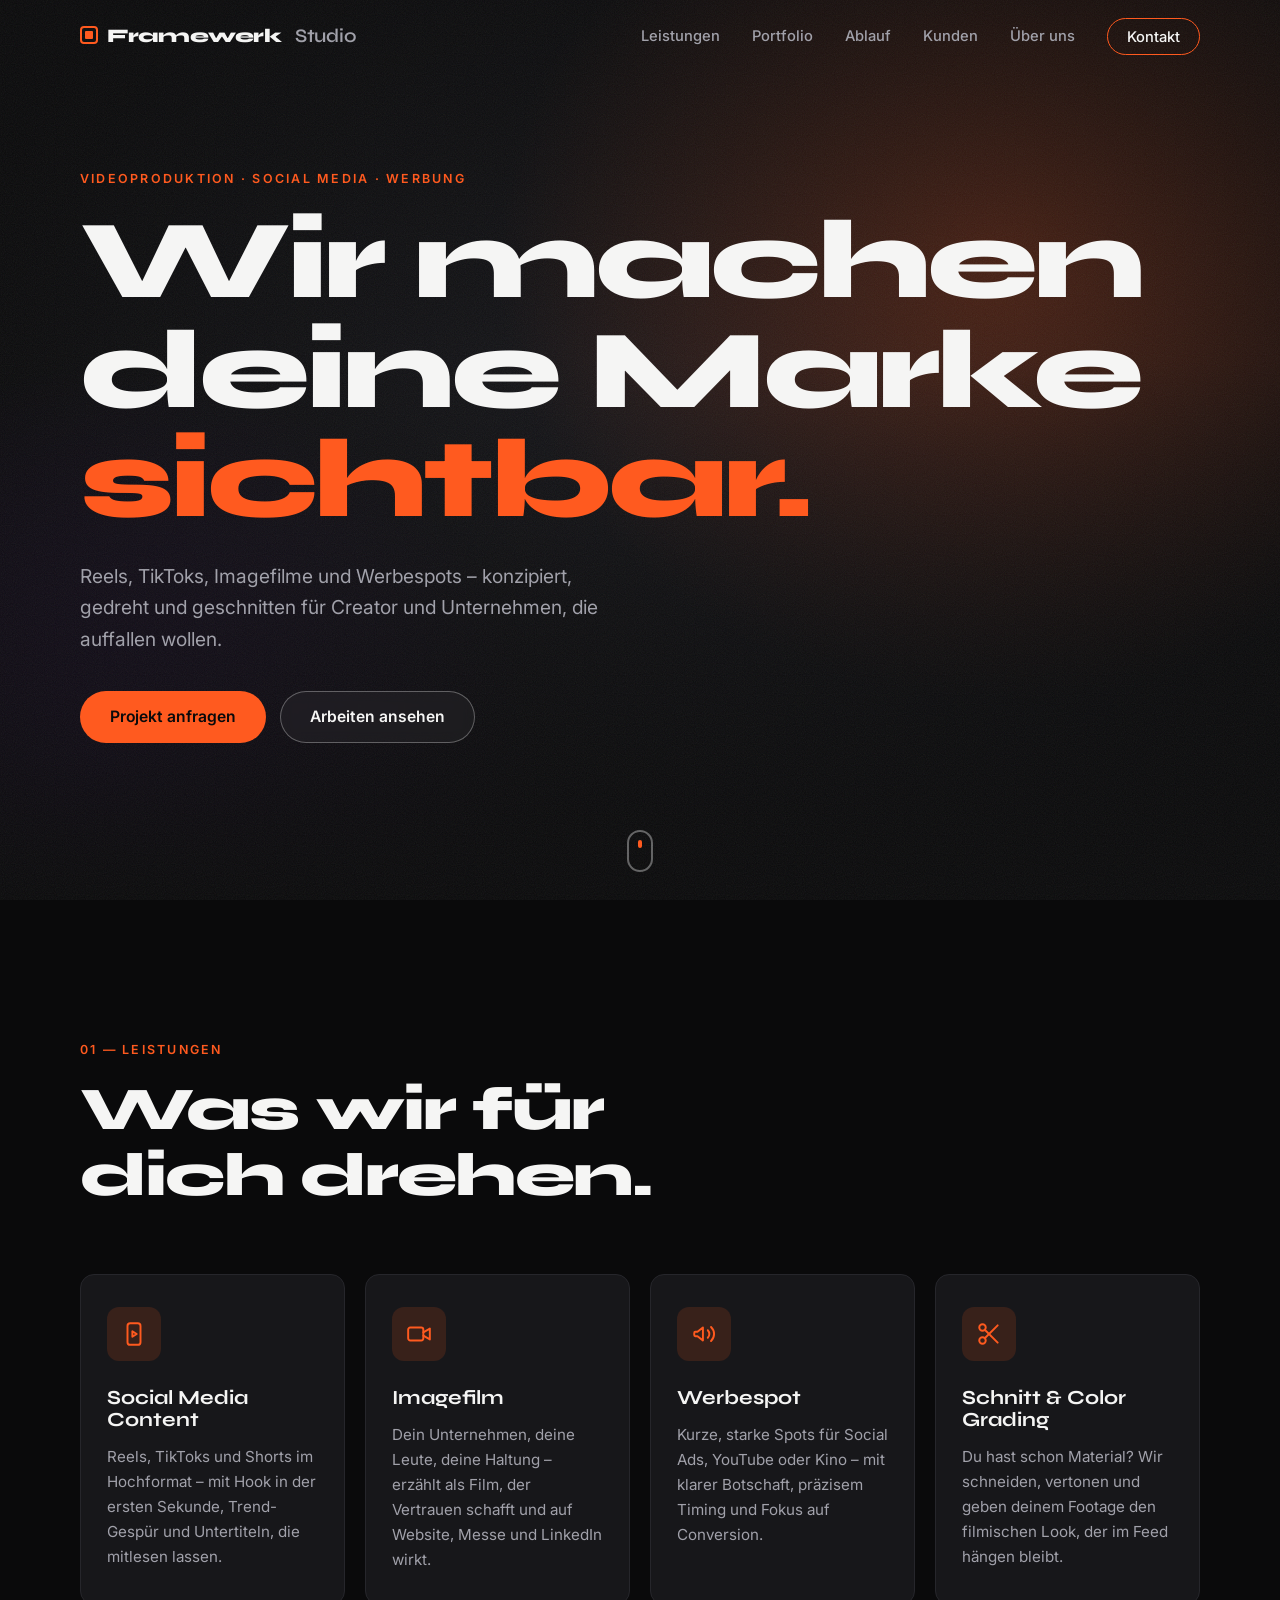
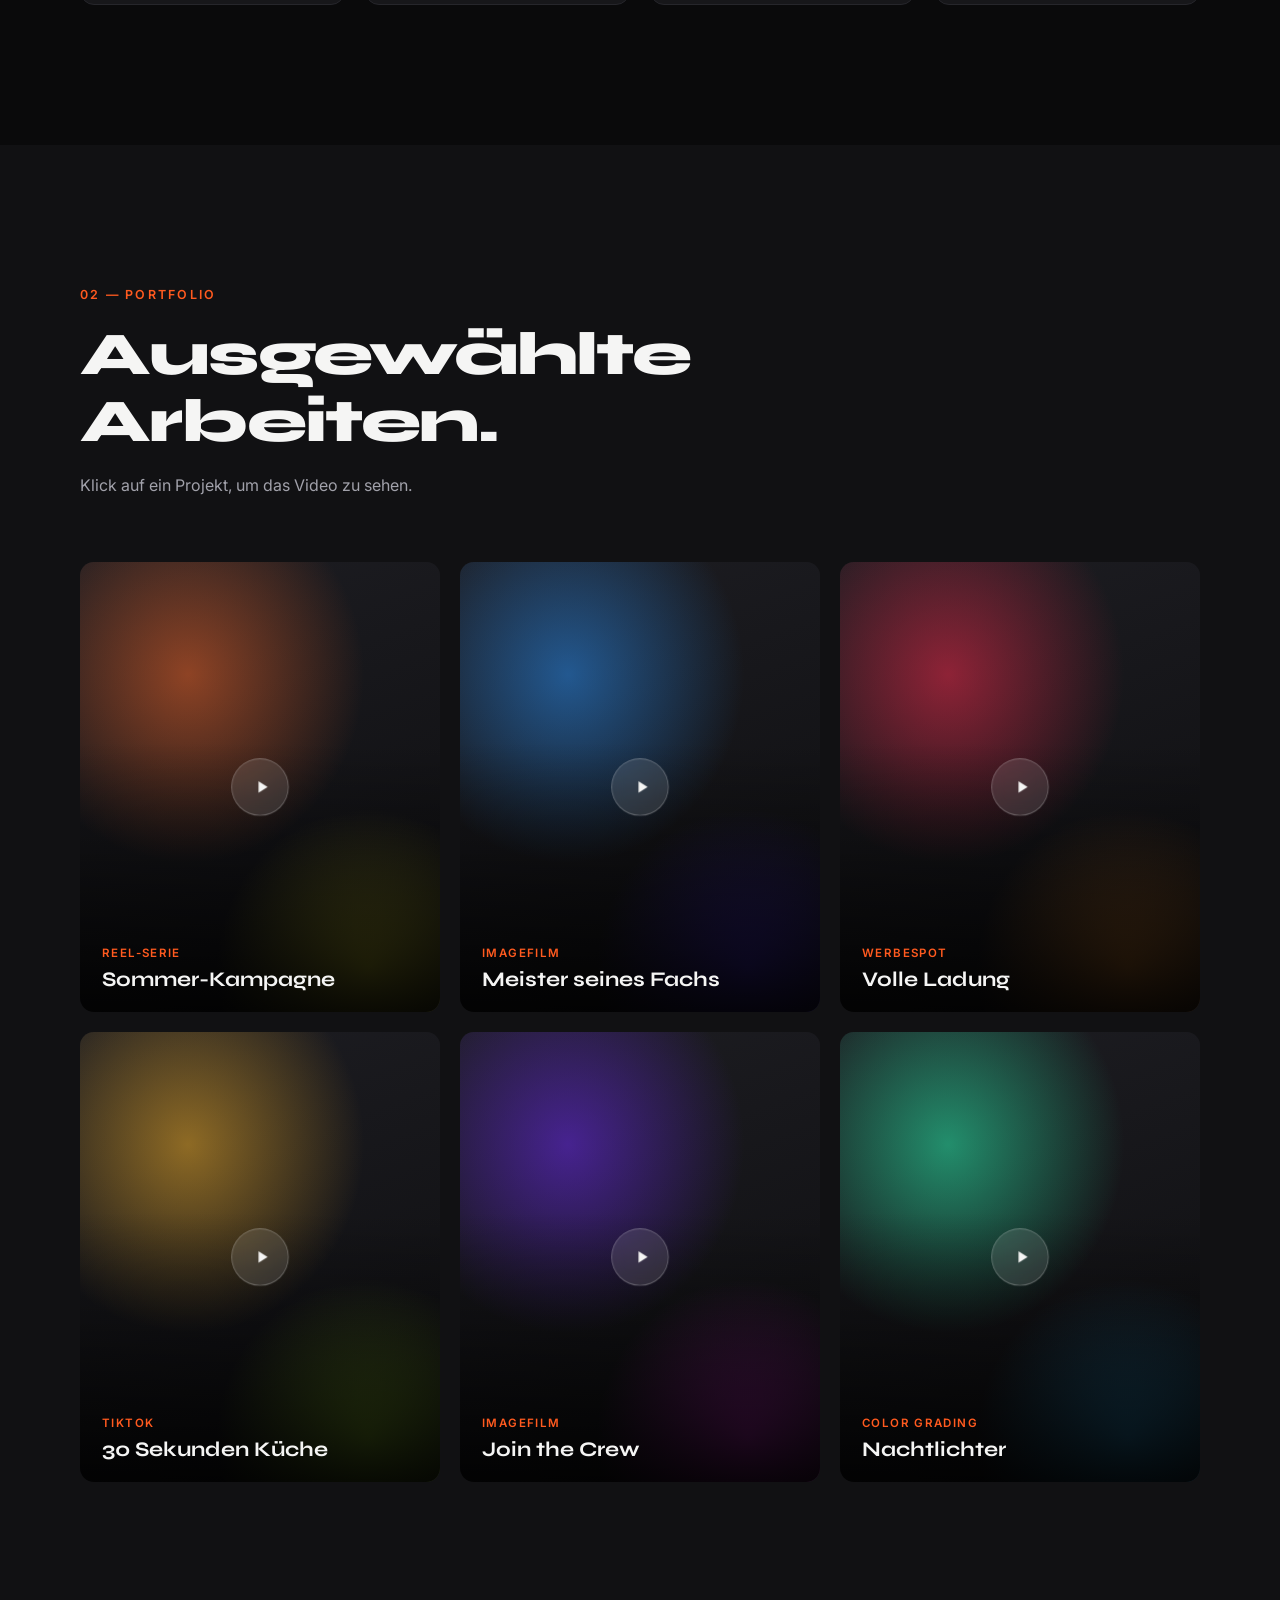
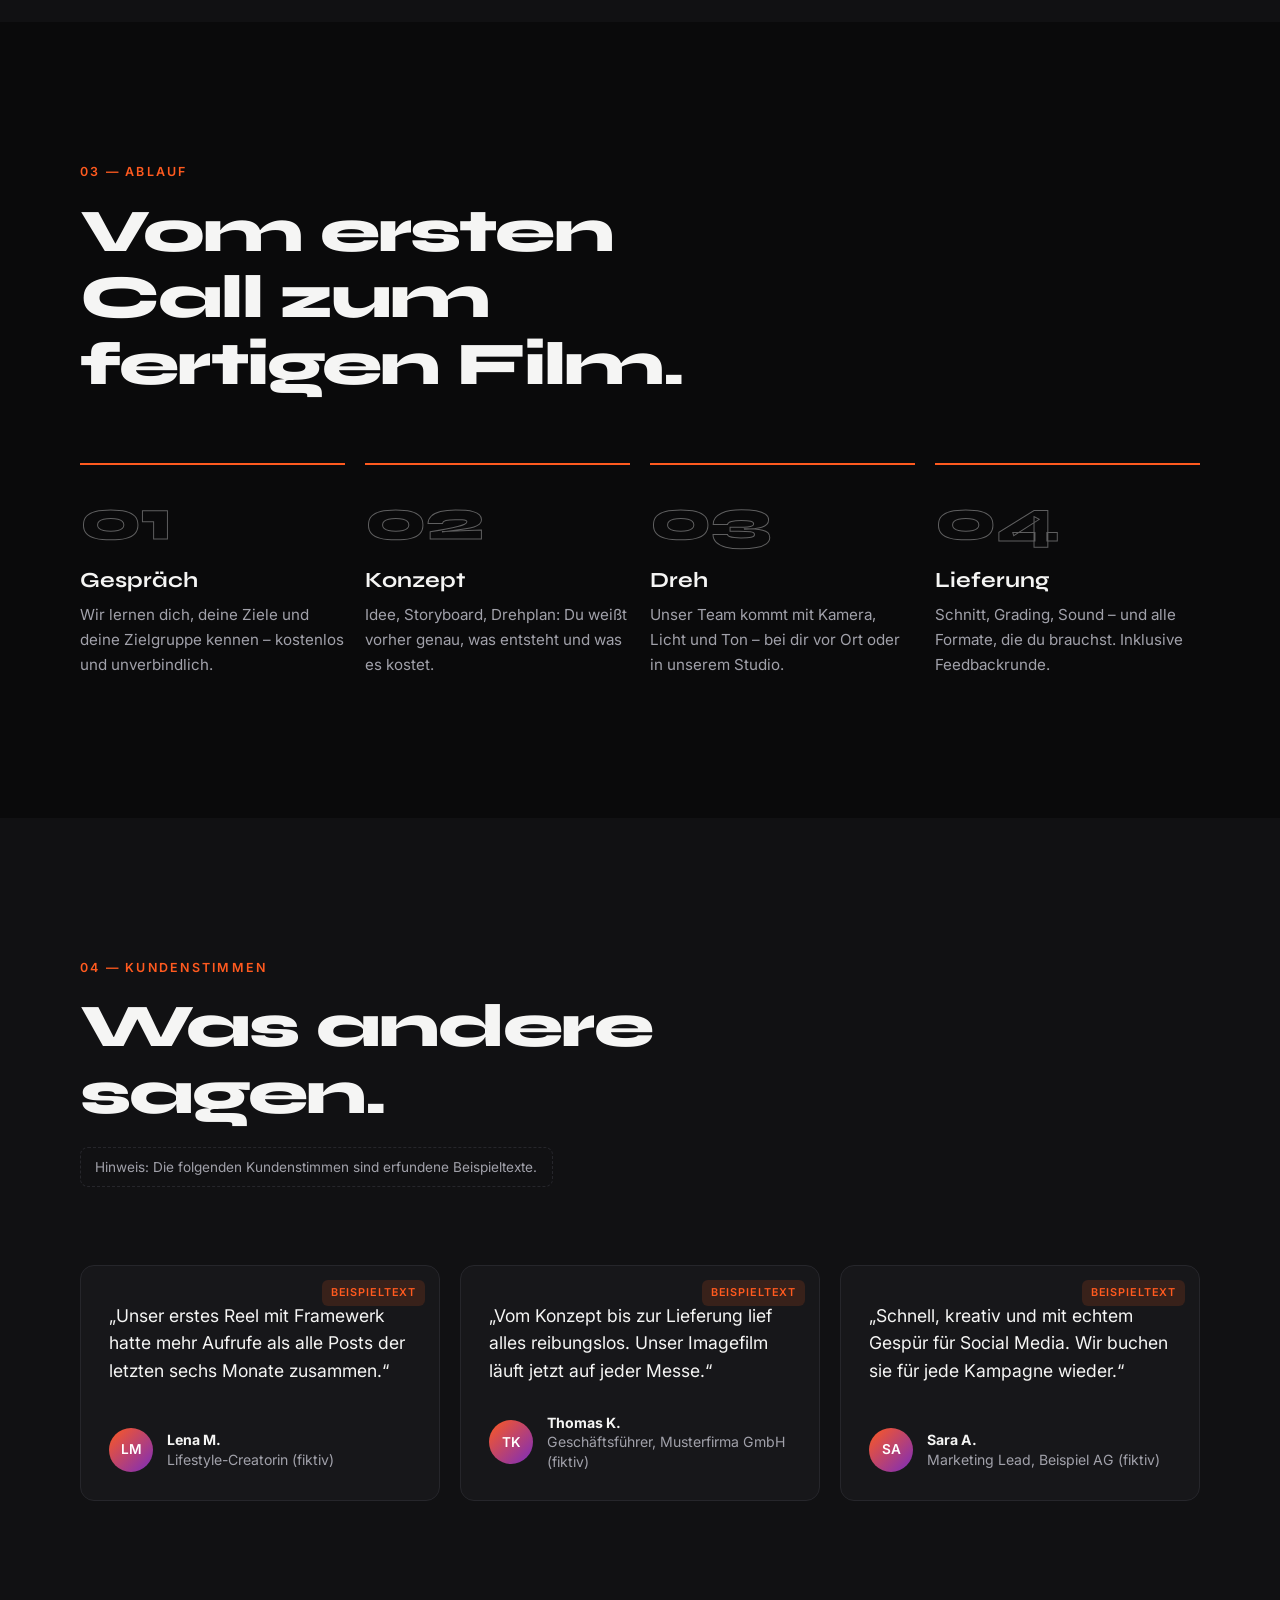
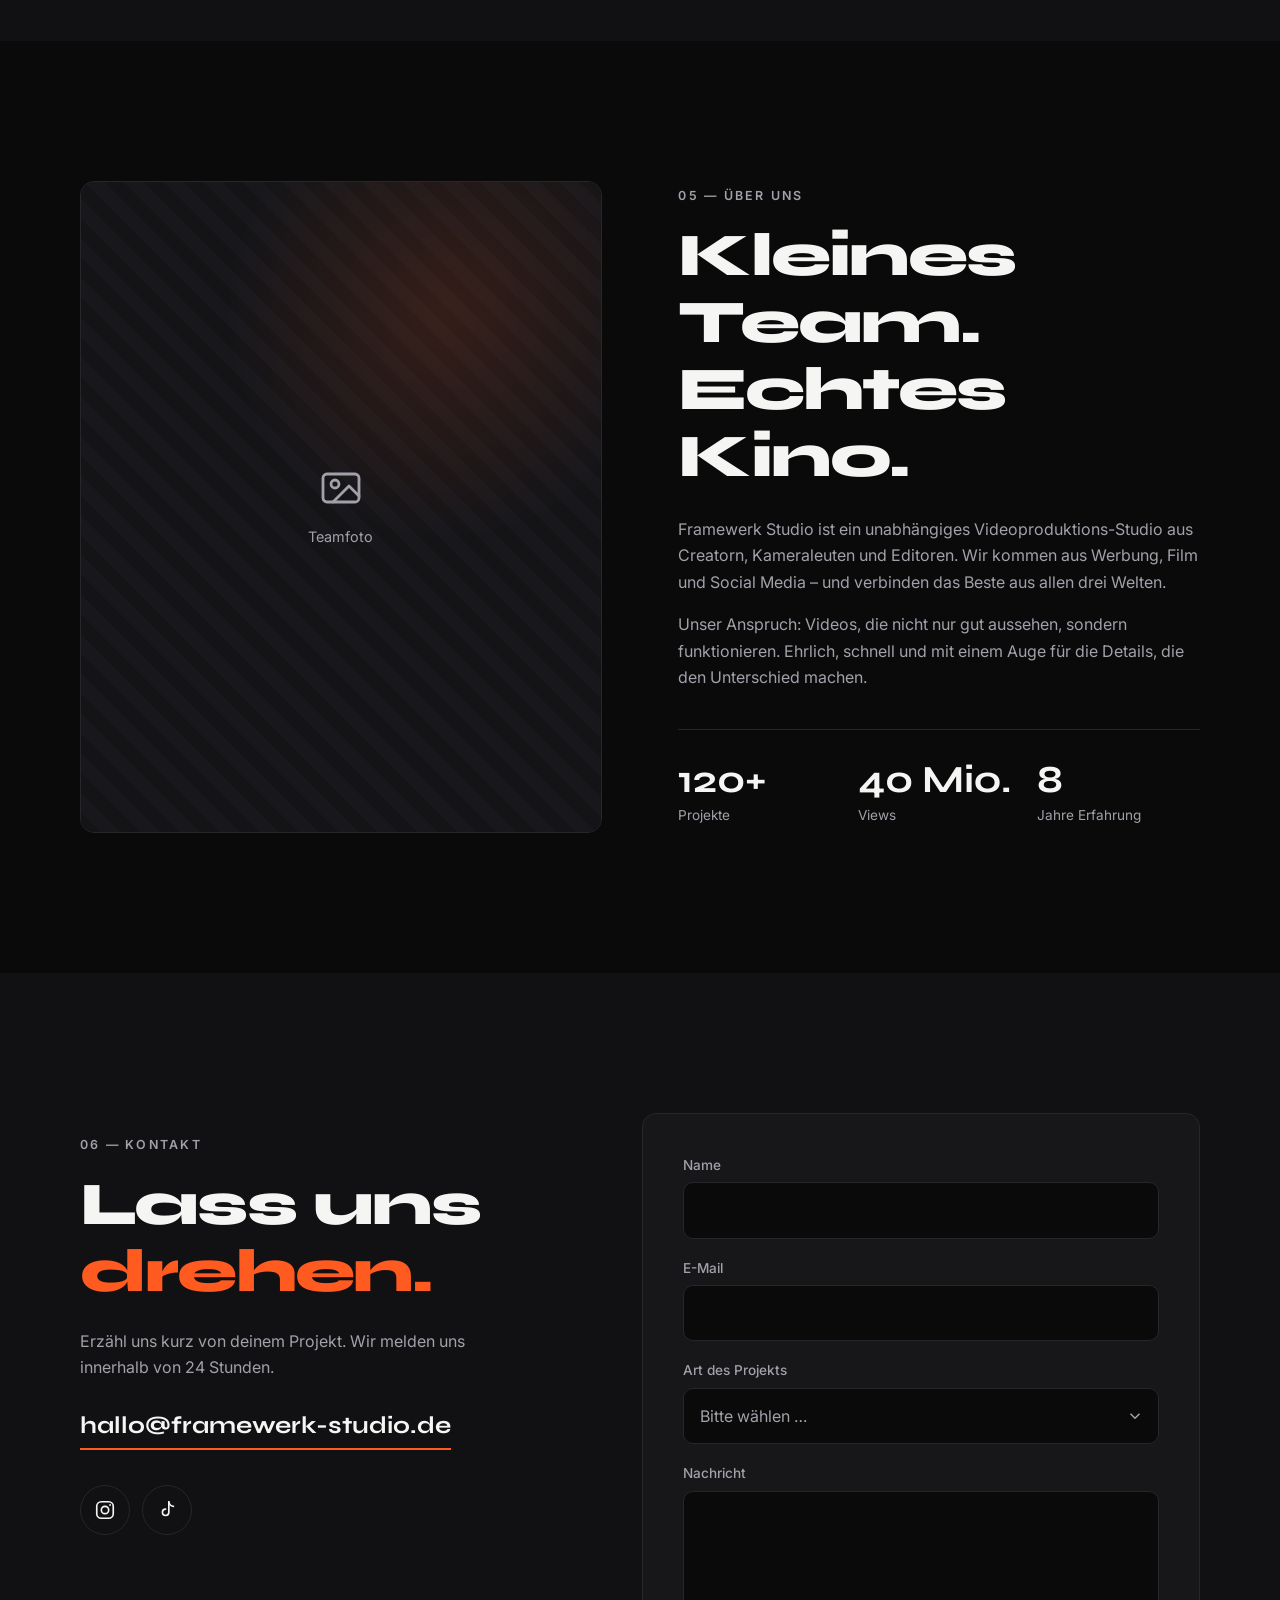
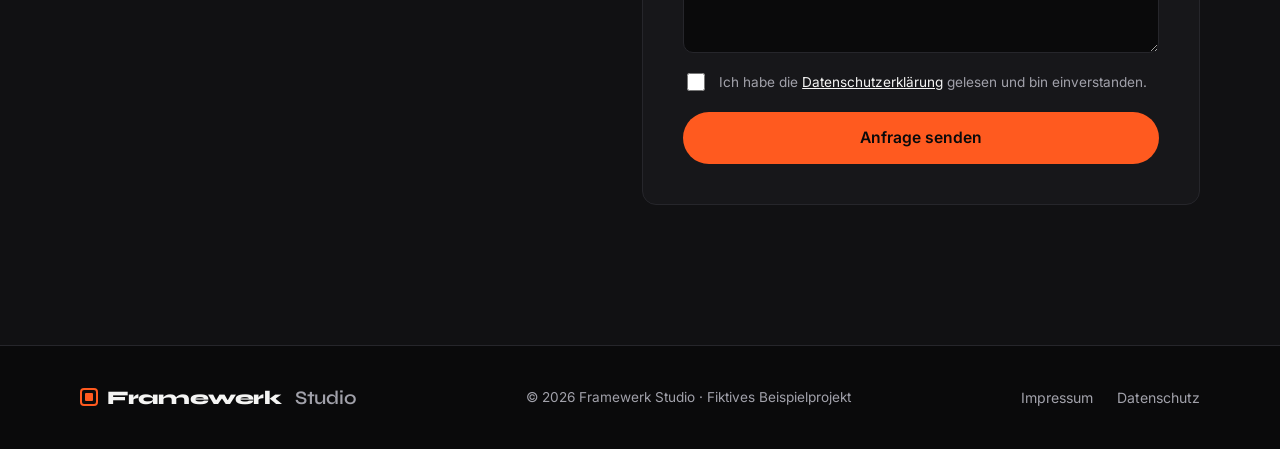
==== index.html @ 297f2112 "Add Framewerk Studio one-page website Dark, cinematic one-page site with hero video placeholder, ser" ====
<!DOCTYPE html>
<html lang="de" class="no-js">
<head>
  <meta charset="UTF-8">
  <meta name="viewport" content="width=device-width, initial-scale=1.0">
  <title>Framewerk Studio – Videoproduktion für Marken & Creator</title>
  <meta name="description" content="Framewerk Studio produziert Reels, TikToks, Imagefilme und Werbespots für Influencer und Unternehmen.">
  <meta name="theme-color" content="#0a0a0b">

  <link rel="preconnect" href="https://fonts.googleapis.com">
  <link rel="preconnect" href="https://fonts.gstatic.com" crossorigin>
  <link href="https://fonts.googleapis.com/css2?family=Inter:wght@400;500;600&family=Syne:wght@600;700;800&display=swap" rel="stylesheet">

  <link rel="stylesheet" href="css/style.css">
</head>
<body>

  <!-- ============ NAVIGATION ============ -->
  <header class="site-header" id="top">
    <nav class="nav container" aria-label="Hauptnavigation">
      <a href="#hero" class="logo" aria-label="Framewerk Studio – zum Seitenanfang">
        <span class="logo-mark" aria-hidden="true"></span>
        Framewerk<span class="logo-light">Studio</span>
      </a>

      <button class="nav-toggle" aria-expanded="false" aria-controls="nav-menu" aria-label="Menü öffnen">
        <span></span><span></span>
      </button>

      <ul class="nav-menu" id="nav-menu">
        <li><a href="#leistungen">Leistungen</a></li>
        <li><a href="#portfolio">Portfolio</a></li>
        <li><a href="#ablauf">Ablauf</a></li>
        <li><a href="#stimmen">Kunden</a></li>
        <li><a href="#about">Über uns</a></li>
        <li><a href="#kontakt" class="nav-cta">Kontakt</a></li>
      </ul>
    </nav>
  </header>

  <main>

    <!-- ============ 1. HERO ============ -->
    <section class="hero" id="hero">
      <div class="hero-media" aria-hidden="true">
        <!-- Eigenes Video: Datei unter assets/videos/hero.mp4 ablegen -->
        <video class="hero-video" autoplay muted loop playsinline preload="metadata">
          <source src="assets/videos/hero.mp4" type="video/mp4">
        </video>
        <div class="hero-placeholder"></div>
        <div class="hero-overlay"></div>
        <div class="grain"></div>
      </div>

      <div class="hero-content container">
        <p class="eyebrow reveal">Videoproduktion · Social Media · Werbung</p>
        <h1 class="hero-title reveal">
          Wir machen deine Marke <span class="accent">sichtbar.</span>
        </h1>
        <p class="hero-sub reveal">
          Reels, TikToks, Imagefilme und Werbespots – konzipiert, gedreht und geschnitten
          für Creator und Unternehmen, die auffallen wollen.
        </p>
        <div class="hero-actions reveal">
          <a href="#kontakt" class="btn btn-primary">Projekt anfragen</a>
          <a href="#portfolio" class="btn btn-ghost">Arbeiten ansehen</a>
        </div>
      </div>

      <a href="#leistungen" class="scroll-hint" aria-label="Nach unten scrollen">
        <span></span>
      </a>
    </section>

    <!-- ============ 2. LEISTUNGEN ============ -->
    <section class="section" id="leistungen">
      <div class="container">
        <div class="section-head reveal">
          <p class="eyebrow">01 — Leistungen</p>
          <h2 class="section-title">Was wir für dich drehen.</h2>
        </div>

        <div class="cards">
          <article class="card reveal">
            <div class="card-icon" aria-hidden="true">
              <svg viewBox="0 0 24 24"><rect x="6" y="2" width="12" height="20" rx="2.5"/><path d="M10.5 9.5v5l4-2.5z"/></svg>
            </div>
            <h3>Social Media Content</h3>
            <p>Reels, TikToks und Shorts im Hochformat – mit Hook in der ersten Sekunde, Trend-Gespür und Untertiteln, die mitlesen lassen.</p>
          </article>

          <article class="card reveal">
            <div class="card-icon" aria-hidden="true">
              <svg viewBox="0 0 24 24"><rect x="2" y="6" width="14" height="12" rx="2"/><path d="M16 10.5 22 7v10l-6-3.5"/></svg>
            </div>
            <h3>Imagefilm</h3>
            <p>Dein Unternehmen, deine Leute, deine Haltung – erzählt als Film, der Vertrauen schafft und auf Website, Messe und LinkedIn wirkt.</p>
          </article>

          <article class="card reveal">
            <div class="card-icon" aria-hidden="true">
              <svg viewBox="0 0 24 24"><path d="M3 11v2a1 1 0 0 0 1 1h2l5 4V6L6 10H4a1 1 0 0 0-1 1z"/><path d="M15.5 8.5a5 5 0 0 1 0 7M18.5 5.5a9 9 0 0 1 0 13"/></svg>
            </div>
            <h3>Werbespot</h3>
            <p>Kurze, starke Spots für Social Ads, YouTube oder Kino – mit klarer Botschaft, präzisem Timing und Fokus auf Conversion.</p>
          </article>

          <article class="card reveal">
            <div class="card-icon" aria-hidden="true">
              <svg viewBox="0 0 24 24"><circle cx="6" cy="6" r="3"/><circle cx="6" cy="18" r="3"/><path d="M8.1 8.1 20 20M8.1 15.9 20 4"/></svg>
            </div>
            <h3>Schnitt &amp; Color Grading</h3>
            <p>Du hast schon Material? Wir schneiden, vertonen und geben deinem Footage den filmischen Look, der im Feed hängen bleibt.</p>
          </article>
        </div>
      </div>
    </section>

    <!-- ============ 3. PORTFOLIO ============ -->
    <section class="section section-alt" id="portfolio">
      <div class="container">
        <div class="section-head reveal">
          <p class="eyebrow">02 — Portfolio</p>
          <h2 class="section-title">Ausgewählte Arbeiten.</h2>
          <p class="section-lead">Klick auf ein Projekt, um das Video zu sehen.</p>
        </div>

        <!--
          Jedes Projekt:
            data-video  = Pfad zu .mp4 (z. B. assets/videos/projekt-1.mp4)
                          ODER YouTube-/Vimeo-Link. Leer lassen = Platzhalter im Popup.
            data-title  = Titel im Popup
          Vorschaubild: <img> in .work-thumb einfügen (siehe README).
        -->
        <div class="work-grid">
          <button class="work reveal" data-video="" data-title="Sommer-Kampagne – Fashion Label">
            <div class="work-thumb" style="--hue: 18"></div>
            <div class="work-play" aria-hidden="true"><svg viewBox="0 0 24 24"><path d="M8 5v14l11-7z"/></svg></div>
            <div class="work-info">
              <span class="work-tag">Reel-Serie</span>
              <h3>Sommer-Kampagne</h3>
            </div>
          </button>

          <button class="work reveal" data-video="" data-title="Imagefilm – Handwerksbetrieb">
            <div class="work-thumb" style="--hue: 210"></div>
            <div class="work-play" aria-hidden="true"><svg viewBox="0 0 24 24"><path d="M8 5v14l11-7z"/></svg></div>
            <div class="work-info">
              <span class="work-tag">Imagefilm</span>
              <h3>Meister seines Fachs</h3>
            </div>
          </button>

          <button class="work reveal" data-video="" data-title="Werbespot – Energy Drink">
            <div class="work-thumb" style="--hue: 350"></div>
            <div class="work-play" aria-hidden="true"><svg viewBox="0 0 24 24"><path d="M8 5v14l11-7z"/></svg></div>
            <div class="work-info">
              <span class="work-tag">Werbespot</span>
              <h3>Volle Ladung</h3>
            </div>
          </button>

          <button class="work reveal" data-video="" data-title="TikTok-Serie – Food Creator">
            <div class="work-thumb" style="--hue: 40"></div>
            <div class="work-play" aria-hidden="true"><svg viewBox="0 0 24 24"><path d="M8 5v14l11-7z"/></svg></div>
            <div class="work-info">
              <span class="work-tag">TikTok</span>
              <h3>30 Sekunden Küche</h3>
            </div>
          </button>

          <button class="work reveal" data-video="" data-title="Recruiting-Film – Tech Start-up">
            <div class="work-thumb" style="--hue: 260"></div>
            <div class="work-play" aria-hidden="true"><svg viewBox="0 0 24 24"><path d="M8 5v14l11-7z"/></svg></div>
            <div class="work-info">
              <span class="work-tag">Imagefilm</span>
              <h3>Join the Crew</h3>
            </div>
          </button>

          <button class="work reveal" data-video="" data-title="Color Grading – Musikvideo">
            <div class="work-thumb" style="--hue: 160"></div>
            <div class="work-play" aria-hidden="true"><svg viewBox="0 0 24 24"><path d="M8 5v14l11-7z"/></svg></div>
            <div class="work-info">
              <span class="work-tag">Color Grading</span>
              <h3>Nachtlichter</h3>
            </div>
          </button>
        </div>
      </div>
    </section>

    <!-- ============ 4. ABLAUF ============ -->
    <section class="section" id="ablauf">
      <div class="container">
        <div class="section-head reveal">
          <p class="eyebrow">03 — Ablauf</p>
          <h2 class="section-title">Vom ersten Call zum fertigen Film.</h2>
        </div>

        <ol class="steps">
          <li class="step reveal">
            <span class="step-num">01</span>
            <h3>Gespräch</h3>
            <p>Wir lernen dich, deine Ziele und deine Zielgruppe kennen – kostenlos und unverbindlich.</p>
          </li>
          <li class="step reveal">
            <span class="step-num">02</span>
            <h3>Konzept</h3>
            <p>Idee, Storyboard, Drehplan: Du weißt vorher genau, was entsteht und was es kostet.</p>
          </li>
          <li class="step reveal">
            <span class="step-num">03</span>
            <h3>Dreh</h3>
            <p>Unser Team kommt mit Kamera, Licht und Ton – bei dir vor Ort oder in unserem Studio.</p>
          </li>
          <li class="step reveal">
            <span class="step-num">04</span>
            <h3>Lieferung</h3>
            <p>Schnitt, Grading, Sound – und alle Formate, die du brauchst. Inklusive Feedbackrunde.</p>
          </li>
        </ol>
      </div>
    </section>

    <!-- ============ 5. KUNDENSTIMMEN ============ -->
    <section class="section section-alt" id="stimmen">
      <div class="container">
        <div class="section-head reveal">
          <p class="eyebrow">04 — Kundenstimmen</p>
          <h2 class="section-title">Was andere sagen.</h2>
          <p class="notice">Hinweis: Die folgenden Kundenstimmen sind erfundene Beispieltexte.</p>
        </div>

        <div class="quotes">
          <figure class="quote reveal">
            <span class="sample-badge">Beispieltext</span>
            <blockquote>„Unser erstes Reel mit Framewerk hatte mehr Aufrufe als alle Posts der letzten sechs Monate zusammen.“</blockquote>
            <figcaption>
              <span class="avatar" aria-hidden="true">LM</span>
              <span><strong>Lena M.</strong><br>Lifestyle-Creatorin (fiktiv)</span>
            </figcaption>
          </figure>

          <figure class="quote reveal">
            <span class="sample-badge">Beispieltext</span>
            <blockquote>„Vom Konzept bis zur Lieferung lief alles reibungslos. Unser Imagefilm läuft jetzt auf jeder Messe.“</blockquote>
            <figcaption>
              <span class="avatar" aria-hidden="true">TK</span>
              <span><strong>Thomas K.</strong><br>Geschäftsführer, Musterfirma GmbH (fiktiv)</span>
            </figcaption>
          </figure>

          <figure class="quote reveal">
            <span class="sample-badge">Beispieltext</span>
            <blockquote>„Schnell, kreativ und mit echtem Gespür für Social Media. Wir buchen sie für jede Kampagne wieder.“</blockquote>
            <figcaption>
              <span class="avatar" aria-hidden="true">SA</span>
              <span><strong>Sara A.</strong><br>Marketing Lead, Beispiel AG (fiktiv)</span>
            </figcaption>
          </figure>
        </div>
      </div>
    </section>

    <!-- ============ 6. ÜBER UNS ============ -->
    <section class="section" id="about">
      <div class="container about">
        <div class="about-media reveal">
          <!-- Eigenes Bild: <img src="assets/images/team.jpg" alt="Das Team von Framewerk Studio"> -->
          <div class="image-placeholder">
            <svg viewBox="0 0 24 24" aria-hidden="true"><rect x="3" y="5" width="18" height="14" rx="2"/><circle cx="9" cy="10" r="2"/><path d="m21 16-5-5-8 8"/></svg>
            <span>Teamfoto</span>
          </div>
        </div>

        <div class="about-text reveal">
          <p class="eyebrow">05 — Über uns</p>
          <h2 class="section-title">Kleines Team. Echtes Kino.</h2>
          <p>
            Framewerk Studio ist ein unabhängiges Videoproduktions-Studio aus Creatorn, Kameraleuten
            und Editoren. Wir kommen aus Werbung, Film und Social Media – und verbinden das Beste aus allen
            drei Welten.
          </p>
          <p>
            Unser Anspruch: Videos, die nicht nur gut aussehen, sondern funktionieren. Ehrlich,
            schnell und mit einem Auge für die Details, die den Unterschied machen.
          </p>
          <ul class="stats">
            <li><strong>120+</strong><span>Projekte</span></li>
            <li><strong>40 Mio.</strong><span>Views</span></li>
            <li><strong>8</strong><span>Jahre Erfahrung</span></li>
          </ul>
        </div>
      </div>
    </section>

    <!-- ============ 7. KONTAKT ============ -->
    <section class="section section-alt" id="kontakt">
      <div class="container contact">
        <div class="contact-intro reveal">
          <p class="eyebrow">06 — Kontakt</p>
          <h2 class="section-title">Lass uns <span class="accent">drehen.</span></h2>
          <p>Erzähl uns kurz von deinem Projekt. Wir melden uns innerhalb von 24 Stunden.</p>

          <a href="mailto:hallo@framewerk-studio.de" class="contact-mail">hallo@framewerk-studio.de</a>

          <div class="socials">
            <a href="https://instagram.com/" target="_blank" rel="noopener" aria-label="Instagram">
              <svg viewBox="0 0 24 24"><rect x="3" y="3" width="18" height="18" rx="5"/><circle cx="12" cy="12" r="4"/><circle cx="17.5" cy="6.5" r="1" class="fill"/></svg>
            </a>
            <a href="https://tiktok.com/" target="_blank" rel="noopener" aria-label="TikTok">
              <svg viewBox="0 0 24 24"><path d="M14 3v11.5a3.5 3.5 0 1 1-3.5-3.5"/><path d="M14 3c.4 2.8 2.2 4.6 5 5"/></svg>
            </a>
          </div>
        </div>

        <form class="contact-form reveal" id="contact-form" novalidate>
          <div class="field">
            <label for="name">Name</label>
            <input type="text" id="name" name="name" autocomplete="name" required>
            <span class="error" aria-live="polite"></span>
          </div>

          <div class="field">
            <label for="email">E-Mail</label>
            <input type="email" id="email" name="email" autocomplete="email" required>
            <span class="error" aria-live="polite"></span>
          </div>

          <div class="field">
            <label for="type">Art des Projekts</label>
            <select id="type" name="type" required>
              <option value="" disabled selected>Bitte wählen …</option>
              <option>Social Media Content</option>
              <option>Imagefilm</option>
              <option>Werbespot</option>
              <option>Schnitt &amp; Color Grading</option>
              <option>Etwas anderes</option>
            </select>
            <span class="error" aria-live="polite"></span>
          </div>

          <div class="field">
            <label for="message">Nachricht</label>
            <textarea id="message" name="message" rows="5" required></textarea>
            <span class="error" aria-live="polite"></span>
          </div>

          <label class="consent">
            <input type="checkbox" name="consent" required>
            <span>Ich habe die <a href="datenschutz.html">Datenschutzerklärung</a> gelesen und bin einverstanden.</span>
          </label>
          <span class="error consent-error" aria-live="polite"></span>

          <button type="submit" class="btn btn-primary btn-block">Anfrage senden</button>
          <p class="form-status" role="status" aria-live="polite"></p>
        </form>
      </div>
    </section>

  </main>

  <!-- ============ 8. FOOTER ============ -->
  <footer class="site-footer">
    <div class="container footer-inner">
      <a href="#hero" class="logo">
        <span class="logo-mark" aria-hidden="true"></span>
        Framewerk<span class="logo-light">Studio</span>
      </a>
      <p class="footer-copy">© <span id="year"></span> Framewerk Studio · Fiktives Beispielprojekt</p>
      <nav class="footer-links" aria-label="Rechtliches">
        <a href="impressum.html">Impressum</a>
        <a href="datenschutz.html">Datenschutz</a>
      </nav>
    </div>
  </footer>

  <!-- ============ VIDEO-POPUP ============ -->
  <div class="modal" id="video-modal" role="dialog" aria-modal="true" aria-labelledby="modal-title" hidden>
    <div class="modal-backdrop" data-close></div>
    <div class="modal-dialog">
      <div class="modal-head">
        <h3 id="modal-title"></h3>
        <button class="modal-close" data-close aria-label="Schließen">
          <svg viewBox="0 0 24 24"><path d="M6 6l12 12M18 6 6 18"/></svg>
        </button>
      </div>
      <div class="modal-body" id="modal-body"></div>
    </div>
  </div>

  <script src="js/main.js"></script>
</body>
</html>
---- css/style.css ----
/* ==========================================================
   Framewerk Studio – Stylesheet
   Farben & Schriften zentral hier in :root anpassen.
   ========================================================== */

:root {
  /* Farben */
  --bg:          #0a0a0b;   /* Haupt-Hintergrund (fast schwarz) */
  --bg-alt:      #111113;   /* Hintergrund jeder zweiten Sektion */
  --surface:     #17171a;   /* Karten, Formularfelder */
  --border:      #26262b;
  --text:        #f5f5f4;   /* Haupt-Textfarbe */
  --text-muted:  #a1a1aa;
  --accent:      #ff5a1f;   /* Akzentfarbe (Orange). Rot z. B.: #e5242b */
  --accent-soft: rgba(255, 90, 31, 0.14);

  /* Schriften */
  --font-display: "Syne", system-ui, sans-serif;
  --font-body:    "Inter", system-ui, -apple-system, "Segoe UI", sans-serif;

  /* Layout */
  --container: 1200px;
  --gutter: clamp(16px, 4vw, 40px);
  --radius: 14px;
  --header-h: 72px;
  --ease: cubic-bezier(0.22, 1, 0.36, 1);
}

/* ---------- Reset & Basis ---------- */
*, *::before, *::after { box-sizing: border-box; }

html {
  scroll-behavior: smooth;
  scroll-padding-top: var(--header-h);
  -webkit-text-size-adjust: 100%;
}

body {
  margin: 0;
  background: var(--bg);
  color: var(--text);
  font-family: var(--font-body);
  font-size: 1rem;
  line-height: 1.65;
  -webkit-font-smoothing: antialiased;
  overflow-x: hidden;
}

body.no-scroll { overflow: hidden; }

img, video, svg { display: block; max-width: 100%; }
a { color: inherit; }
button { font: inherit; color: inherit; }
h1, h2, h3 { margin: 0; line-height: 1.1; font-family: var(--font-display); }
p { margin: 0 0 1em; }

::selection { background: var(--accent); color: #000; }

:focus-visible {
  outline: 2px solid var(--accent);
  outline-offset: 3px;
}

.container {
  width: 100%;
  max-width: var(--container);
  margin-inline: auto;
  padding-inline: var(--gutter);
}

.accent { color: var(--accent); }

.eyebrow {
  font-size: 0.78rem;
  font-weight: 600;
  letter-spacing: 0.18em;
  text-transform: uppercase;
  color: var(--accent);
  margin-bottom: 1rem;
}

/* ---------- Buttons ---------- */
.btn {
  display: inline-flex;
  align-items: center;
  justify-content: center;
  gap: 0.5rem;
  min-height: 52px;
  padding: 0 1.8rem;
  border-radius: 999px;
  border: 1px solid transparent;
  font-weight: 600;
  font-size: 0.98rem;
  text-decoration: none;
  cursor: pointer;
  transition: transform 0.3s var(--ease), background 0.3s, border-color 0.3s, box-shadow 0.3s;
}

.btn-primary {
  background: var(--accent);
  color: #0a0a0b;
}
.btn-primary:hover {
  transform: translateY(-2px);
  box-shadow: 0 10px 30px -8px var(--accent);
}

.btn-ghost {
  border-color: rgba(255, 255, 255, 0.3);
  background: rgba(255, 255, 255, 0.04);
  backdrop-filter: blur(6px);
}
.btn-ghost:hover { border-color: var(--text); transform: translateY(-2px); }

.btn-block { width: 100%; }

/* ---------- Header / Navigation ---------- */
.site-header {
  position: fixed;
  inset: 0 0 auto 0;
  z-index: 50;
  height: var(--header-h);
  transition: background 0.4s, border-color 0.4s, backdrop-filter 0.4s;
  border-bottom: 1px solid transparent;
}

.site-header.scrolled {
  background: rgba(10, 10, 11, 0.82);
  backdrop-filter: blur(14px);
  -webkit-backdrop-filter: blur(14px);
  border-bottom-color: var(--border);
}

.nav {
  height: 100%;
  display: flex;
  align-items: center;
  justify-content: space-between;
}

.logo {
  display: inline-flex;
  align-items: center;
  gap: 0.55rem;
  font-family: var(--font-display);
  font-weight: 800;
  font-size: 1.2rem;
  text-decoration: none;
  letter-spacing: -0.01em;
}
.logo-light { font-weight: 600; color: var(--text-muted); margin-left: 0.25rem; }
.logo-mark {
  width: 18px;
  height: 18px;
  border: 2.5px solid var(--accent);
  border-radius: 4px;
  position: relative;
}
.logo-mark::after {
  content: "";
  position: absolute;
  inset: 3px;
  background: var(--accent);
  border-radius: 1px;
}

.nav-menu {
  display: flex;
  align-items: center;
  gap: 2rem;
  list-style: none;
  margin: 0;
  padding: 0;
}

.nav-menu a {
  text-decoration: none;
  font-size: 0.92rem;
  font-weight: 500;
  color: var(--text-muted);
  transition: color 0.25s;
  position: relative;
}
.nav-menu a:hover,
.nav-menu a.active { color: var(--text); }
.nav-menu a:not(.nav-cta)::after {
  content: "";
  position: absolute;
  left: 0; right: 0; bottom: -6px;
  height: 2px;
  background: var(--accent);
  transform: scaleX(0);
  transform-origin: left;
  transition: transform 0.35s var(--ease);
}
.nav-menu a.active::after { transform: scaleX(1); }

.nav-cta {
  padding: 0.55rem 1.2rem;
  border: 1px solid var(--accent);
  border-radius: 999px;
  color: var(--text) !important;
}
.nav-cta:hover { background: var(--accent); color: #0a0a0b !important; }

.nav-toggle {
  display: none;
  width: 44px;
  height: 44px;
  background: none;
  border: 0;
  cursor: pointer;
  position: relative;
  z-index: 60;
}
.nav-toggle span {
  position: absolute;
  left: 10px; right: 10px;
  height: 2px;
  background: var(--text);
  transition: transform 0.35s var(--ease), top 0.35s var(--ease);
}
.nav-toggle span:first-child { top: 17px; }
.nav-toggle span:last-child  { top: 25px; }
.nav-toggle[aria-expanded="true"] span:first-child { top: 21px; transform: rotate(45deg); }
.nav-toggle[aria-expanded="true"] span:last-child  { top: 21px; transform: rotate(-45deg); }

/* ---------- 1. Hero ---------- */
.hero {
  position: relative;
  min-height: 100vh;
  min-height: 100svh;
  display: flex;
  align-items: center;
  padding-block: calc(var(--header-h) + 40px) 100px;
  overflow: hidden;
}

.hero-media { position: absolute; inset: 0; z-index: 0; }

.hero-video {
  position: absolute;
  inset: 0;
  width: 100%;
  height: 100%;
  object-fit: cover;
  z-index: 1;
}
.hero-video.is-missing { display: none; }

/* Animierter Platzhalter, solange kein Video vorhanden ist */
.hero-placeholder {
  position: absolute;
  inset: -20%;
  background:
    radial-gradient(40% 50% at 70% 35%, rgba(255, 90, 31, 0.35), transparent 70%),
    radial-gradient(35% 45% at 20% 75%, rgba(120, 40, 200, 0.22), transparent 70%),
    radial-gradient(50% 60% at 50% 50%, #1a1a1f, var(--bg) 80%);
  animation: drift 18s ease-in-out infinite alternate;
}

@keyframes drift {
  0%   { transform: translate3d(0, 0, 0) scale(1); }
  50%  { transform: translate3d(-4%, 3%, 0) scale(1.08); }
  100% { transform: translate3d(3%, -2%, 0) scale(1.03); }
}

.hero-overlay {
  position: absolute;
  inset: 0;
  z-index: 2;
  background:
    linear-gradient(180deg, rgba(10,10,11,0.55) 0%, rgba(10,10,11,0.25) 40%, var(--bg) 100%);
}

.grain {
  position: absolute;
  inset: 0;
  z-index: 3;
  opacity: 0.08;
  pointer-events: none;
  background-image: url("data:image/svg+xml,%3Csvg xmlns='http://www.w3.org/2000/svg' width='160' height='160'%3E%3Cfilter id='n'%3E%3CfeTurbulence type='fractalNoise' baseFrequency='0.9' numOctaves='3' stitchTiles='stitch'/%3E%3C/filter%3E%3Crect width='100%25' height='100%25' filter='url(%23n)'/%3E%3C/svg%3E");
}

.hero-content { position: relative; z-index: 4; }

.hero-title {
  font-size: clamp(2.6rem, 9vw, 7rem);
  font-weight: 800;
  letter-spacing: -0.035em;
  line-height: 0.98;
  max-width: 13ch;
  margin-bottom: 1.6rem;
}

.hero-sub {
  font-size: clamp(1rem, 2.2vw, 1.2rem);
  color: var(--text-muted);
  max-width: 540px;
  margin-bottom: 2.2rem;
}

.hero-actions { display: flex; flex-wrap: wrap; gap: 0.9rem; }

.scroll-hint {
  position: absolute;
  left: 50%;
  bottom: 28px;
  z-index: 4;
  width: 26px;
  height: 42px;
  border: 2px solid rgba(255, 255, 255, 0.35);
  border-radius: 20px;
  transform: translateX(-50%);
}
.scroll-hint span {
  position: absolute;
  top: 8px;
  left: 50%;
  width: 4px;
  height: 8px;
  margin-left: -2px;
  border-radius: 2px;
  background: var(--accent);
  animation: scroll-dot 1.8s var(--ease) infinite;
}
@keyframes scroll-dot {
  0%   { transform: translateY(0); opacity: 1; }
  80%  { transform: translateY(14px); opacity: 0; }
  100% { opacity: 0; }
}

/* ---------- Sektionen allgemein ---------- */
.section { padding-block: clamp(80px, 12vw, 140px); }
.section-alt { background: var(--bg-alt); }

.section-head { max-width: 720px; margin-bottom: clamp(40px, 6vw, 64px); }

.section-title {
  font-size: clamp(2rem, 5.5vw, 3.8rem);
  font-weight: 800;
  letter-spacing: -0.03em;
}

.section-lead { color: var(--text-muted); margin-top: 1rem; }

/* ---------- 2. Leistungen ---------- */
.cards {
  display: grid;
  grid-template-columns: repeat(4, 1fr);
  gap: 20px;
}

.card {
  background: var(--surface);
  border: 1px solid var(--border);
  border-radius: var(--radius);
  padding: 32px 26px;
  transition: transform 0.45s var(--ease), border-color 0.45s;
}
.card:hover { transform: translateY(-6px); border-color: rgba(255, 90, 31, 0.5); }

.card-icon {
  width: 54px;
  height: 54px;
  display: grid;
  place-items: center;
  border-radius: 12px;
  background: var(--accent-soft);
  margin-bottom: 1.6rem;
}
.card-icon svg {
  width: 26px;
  height: 26px;
  fill: none;
  stroke: var(--accent);
  stroke-width: 1.8;
  stroke-linecap: round;
  stroke-linejoin: round;
}

.card h3 { font-size: 1.25rem; margin-bottom: 0.8rem; }
.card p { color: var(--text-muted); font-size: 0.95rem; margin: 0; }

/* ---------- 3. Portfolio ---------- */
.work-grid {
  display: grid;
  grid-template-columns: repeat(3, 1fr);
  gap: 20px;
}

.work {
  position: relative;
  display: block;
  width: 100%;
  aspect-ratio: 4 / 5;
  padding: 0;
  border: 0;
  border-radius: var(--radius);
  overflow: hidden;
  cursor: pointer;
  text-align: left;
  background: var(--surface);
  isolation: isolate;
}

.work-thumb,
.work-thumb img {
  position: absolute;
  inset: 0;
  width: 100%;
  height: 100%;
  object-fit: cover;
}

/* Platzhalter-Vorschau: farbiger Verlauf je nach --hue */
.work-thumb {
  background:
    radial-gradient(70% 60% at 30% 25%, hsl(var(--hue) 85% 55% / 0.55), transparent 70%),
    radial-gradient(60% 50% at 80% 90%, hsl(calc(var(--hue) + 40) 70% 40% / 0.5), transparent 70%),
    linear-gradient(160deg, #1d1d22, #0d0d0f);
  transition: transform 0.8s var(--ease), filter 0.6s;
}

.work::after {
  content: "";
  position: absolute;
  inset: 0;
  background: linear-gradient(180deg, transparent 40%, rgba(0, 0, 0, 0.85));
  z-index: 1;
}

.work-play {
  position: absolute;
  top: 50%;
  left: 50%;
  z-index: 2;
  width: 64px;
  height: 64px;
  display: grid;
  place-items: center;
  border-radius: 50%;
  background: rgba(255, 255, 255, 0.12);
  backdrop-filter: blur(8px);
  -webkit-backdrop-filter: blur(8px);
  border: 1px solid rgba(255, 255, 255, 0.25);
  transform: translate(-50%, -50%) scale(0.9);
  transition: transform 0.45s var(--ease), background 0.35s;
}
.work-play svg { width: 22px; height: 22px; fill: var(--text); margin-left: 3px; }

.work-info {
  position: absolute;
  left: 22px; right: 22px; bottom: 20px;
  z-index: 2;
  transition: transform 0.45s var(--ease);
}
.work-info h3 { font-size: 1.3rem; }

.work-tag {
  display: inline-block;
  font-size: 0.72rem;
  font-weight: 600;
  letter-spacing: 0.12em;
  text-transform: uppercase;
  color: var(--accent);
  margin-bottom: 0.4rem;
}

.work:hover .work-thumb,
.work:focus-visible .work-thumb { transform: scale(1.07); filter: saturate(1.25); }
.work:hover .work-play,
.work:focus-visible .work-play { transform: translate(-50%, -50%) scale(1.08); background: var(--accent); }
.work:hover .work-play svg,
.work:focus-visible .work-play svg { fill: #0a0a0b; }
.work:hover .work-info,
.work:focus-visible .work-info { transform: translateY(-4px); }

/* ---------- 4. Ablauf ---------- */
.steps {
  list-style: none;
  margin: 0;
  padding: 0;
  display: grid;
  grid-template-columns: repeat(4, 1fr);
  gap: 20px;
  counter-reset: step;
  position: relative;
}

.step {
  position: relative;
  padding-top: 28px;
  border-top: 1px solid var(--border);
}
.step::before {
  content: "";
  position: absolute;
  top: -1px; left: 0;
  width: 48px;
  height: 2px;
  background: var(--accent);
  transition: width 0.8s var(--ease);
}
.step.is-visible::before { width: 100%; }

.step-num {
  display: block;
  font-family: var(--font-display);
  font-size: clamp(2.6rem, 5vw, 3.6rem);
  font-weight: 800;
  line-height: 1;
  color: transparent;
  -webkit-text-stroke: 1px rgba(255, 255, 255, 0.35);
  margin-bottom: 1.2rem;
}
.step h3 { font-size: 1.35rem; margin-bottom: 0.6rem; }
.step p { color: var(--text-muted); font-size: 0.95rem; margin: 0; }

/* ---------- 5. Kundenstimmen ---------- */
.notice {
  display: inline-block;
  margin-top: 1.2rem;
  padding: 0.5rem 0.9rem;
  border: 1px dashed var(--border);
  border-radius: 8px;
  font-size: 0.85rem;
  color: var(--text-muted);
}

.quotes {
  display: grid;
  grid-template-columns: repeat(3, 1fr);
  gap: 20px;
}

.quote {
  position: relative;
  margin: 0;
  padding: 36px 28px 28px;
  background: var(--surface);
  border: 1px solid var(--border);
  border-radius: var(--radius);
  display: flex;
  flex-direction: column;
  justify-content: space-between;
  gap: 1.8rem;
}

.sample-badge {
  position: absolute;
  top: 14px;
  right: 14px;
  font-size: 0.68rem;
  font-weight: 600;
  letter-spacing: 0.08em;
  text-transform: uppercase;
  padding: 0.25rem 0.55rem;
  border-radius: 6px;
  background: var(--accent-soft);
  color: var(--accent);
}

.quote blockquote {
  margin: 0;
  font-size: 1.1rem;
  line-height: 1.55;
}

.quote figcaption {
  display: flex;
  align-items: center;
  gap: 0.9rem;
  font-size: 0.88rem;
  color: var(--text-muted);
  line-height: 1.4;
}
.quote figcaption strong { color: var(--text); }

.avatar {
  flex-shrink: 0;
  width: 44px;
  height: 44px;
  display: grid;
  place-items: center;
  border-radius: 50%;
  background: linear-gradient(135deg, var(--accent), #7a2cbf);
  color: #fff;
  font-weight: 600;
  font-size: 0.85rem;
}

/* ---------- 6. Über uns ---------- */
.about {
  display: grid;
  grid-template-columns: 1fr 1fr;
  gap: clamp(40px, 6vw, 90px);
  align-items: center;
}

.about-media {
  aspect-ratio: 4 / 5;
  border-radius: var(--radius);
  overflow: hidden;
  border: 1px solid var(--border);
}
.about-media img { width: 100%; height: 100%; object-fit: cover; }

.image-placeholder {
  width: 100%;
  height: 100%;
  display: grid;
  place-content: center;
  justify-items: center;
  gap: 0.8rem;
  color: var(--text-muted);
  font-size: 0.9rem;
  background:
    radial-gradient(60% 50% at 70% 20%, var(--accent-soft), transparent 70%),
    repeating-linear-gradient(45deg, #141417 0 14px, #18181c 14px 28px);
}
.image-placeholder svg {
  width: 48px;
  height: 48px;
  fill: none;
  stroke: currentColor;
  stroke-width: 1.4;
  stroke-linecap: round;
  stroke-linejoin: round;
}

.about-text .section-title { margin-bottom: 1.6rem; }
.about-text p { color: var(--text-muted); }

.stats {
  list-style: none;
  padding: 0;
  margin: 2.4rem 0 0;
  display: grid;
  grid-template-columns: repeat(3, 1fr);
  gap: 16px;
  border-top: 1px solid var(--border);
  padding-top: 1.8rem;
}
.stats strong {
  display: block;
  font-family: var(--font-display);
  font-size: clamp(1.6rem, 3.5vw, 2.4rem);
  line-height: 1.1;
}
.stats span { font-size: 0.85rem; color: var(--text-muted); }

/* ---------- 7. Kontakt ---------- */
.contact {
  display: grid;
  grid-template-columns: 1fr 1.15fr;
  gap: clamp(40px, 6vw, 90px);
  align-items: start;
}

.contact-intro p { color: var(--text-muted); margin-top: 1.4rem; max-width: 420px; }

.contact-mail {
  display: inline-block;
  margin-top: 0.6rem;
  font-family: var(--font-display);
  font-size: clamp(1.1rem, 2.6vw, 1.5rem);
  font-weight: 700;
  text-decoration: none;
  border-bottom: 2px solid var(--accent);
  padding-bottom: 2px;
  word-break: break-all;
}

.socials { display: flex; gap: 12px; margin-top: 2.2rem; }
.socials a {
  width: 50px;
  height: 50px;
  display: grid;
  place-items: center;
  border: 1px solid var(--border);
  border-radius: 50%;
  transition: border-color 0.3s, background 0.3s, transform 0.3s var(--ease);
}
.socials a:hover { border-color: var(--accent); background: var(--accent-soft); transform: translateY(-3px); }
.socials svg {
  width: 22px;
  height: 22px;
  fill: none;
  stroke: var(--text);
  stroke-width: 1.8;
  stroke-linecap: round;
  stroke-linejoin: round;
}
.socials svg .fill { fill: var(--text); stroke: none; }

.contact-form {
  background: var(--surface);
  border: 1px solid var(--border);
  border-radius: var(--radius);
  padding: clamp(24px, 4vw, 40px);
  display: grid;
  gap: 18px;
}

.field { display: grid; gap: 6px; }
.field label { font-size: 0.85rem; font-weight: 500; color: var(--text-muted); }

.field input,
.field select,
.field textarea {
  width: 100%;
  padding: 14px 16px;
  font: inherit;
  font-size: 16px; /* verhindert Auto-Zoom auf iOS */
  color: var(--text);
  background: var(--bg);
  border: 1px solid var(--border);
  border-radius: 10px;
  transition: border-color 0.25s, box-shadow 0.25s;
  -webkit-appearance: none;
  appearance: none;
}
.field textarea { resize: vertical; min-height: 130px; }

.field select {
  cursor: pointer;
  background-image: url("data:image/svg+xml,%3Csvg xmlns='http://www.w3.org/2000/svg' viewBox='0 0 24 24' fill='none' stroke='%23a1a1aa' stroke-width='2'%3E%3Cpath d='m6 9 6 6 6-6'/%3E%3C/svg%3E");
  background-repeat: no-repeat;
  background-position: right 14px center;
  background-size: 18px;
  padding-right: 44px;
}
.field select:invalid { color: var(--text-muted); }
.field option { color: var(--text); background: var(--surface); }

.field input:focus,
.field select:focus,
.field textarea:focus {
  outline: none;
  border-color: var(--accent);
  box-shadow: 0 0 0 3px var(--accent-soft);
}

.field.has-error input,
.field.has-error select,
.field.has-error textarea { border-color: #ef4444; }

.error { font-size: 0.8rem; color: #f87171; min-height: 0; }
.error:empty { display: none; }

.consent {
  display: flex;
  gap: 0.7rem;
  align-items: flex-start;
  font-size: 0.85rem;
  color: var(--text-muted);
  cursor: pointer;
}
.consent input {
  flex-shrink: 0;
  width: 18px;
  height: 18px;
  margin-top: 2px;
  accent-color: var(--accent);
}
.consent a { color: var(--text); }

.form-status { margin: 0; font-size: 0.9rem; text-align: center; }
.form-status:empty { display: none; }
.form-status.success { color: #4ade80; }

/* ---------- 8. Footer ---------- */
.site-footer {
  border-top: 1px solid var(--border);
  padding-block: 36px;
}

.footer-inner {
  display: flex;
  flex-wrap: wrap;
  align-items: center;
  justify-content: space-between;
  gap: 18px;
}

.footer-copy { margin: 0; font-size: 0.85rem; color: var(--text-muted); }

.footer-links { display: flex; gap: 24px; }
.footer-links a {
  font-size: 0.88rem;
  color: var(--text-muted);
  text-decoration: none;
  transition: color 0.25s;
}
.footer-links a:hover { color: var(--accent); }

/* ---------- Video-Popup ---------- */
.modal {
  position: fixed;
  inset: 0;
  z-index: 100;
  display: grid;
  place-items: center;
  padding: var(--gutter);
  opacity: 0;
  transition: opacity 0.35s var(--ease);
}
.modal[hidden] { display: none; }
.modal.open { opacity: 1; }

.modal-backdrop {
  position: absolute;
  inset: 0;
  background: rgba(0, 0, 0, 0.85);
  backdrop-filter: blur(6px);
  -webkit-backdrop-filter: blur(6px);
}

.modal-dialog {
  position: relative;
  width: min(1000px, 100%);
  transform: translateY(20px) scale(0.97);
  transition: transform 0.45s var(--ease);
}
.modal.open .modal-dialog { transform: none; }

.modal-head {
  display: flex;
  align-items: center;
  justify-content: space-between;
  gap: 16px;
  margin-bottom: 14px;
}
.modal-head h3 { font-size: clamp(1rem, 2.5vw, 1.3rem); }

.modal-close {
  flex-shrink: 0;
  width: 44px;
  height: 44px;
  display: grid;
  place-items: center;
  border-radius: 50%;
  border: 1px solid rgba(255, 255, 255, 0.25);
  background: rgba(255, 255, 255, 0.06);
  cursor: pointer;
  transition: background 0.25s, border-color 0.25s;
}
.modal-close:hover { background: var(--accent); border-color: var(--accent); }
.modal-close svg { width: 20px; height: 20px; fill: none; stroke: currentColor; stroke-width: 2; stroke-linecap: round; }

.modal-body {
  aspect-ratio: 16 / 9;
  max-height: 80vh;
  border-radius: var(--radius);
  overflow: hidden;
  background: #000;
}
.modal-body video,
.modal-body iframe { width: 100%; height: 100%; border: 0; object-fit: contain; }

.modal-placeholder {
  width: 100%;
  height: 100%;
  display: grid;
  place-content: center;
  justify-items: center;
  gap: 0.6rem;
  text-align: center;
  padding: 24px;
  color: var(--text-muted);
  background:
    radial-gradient(50% 60% at 50% 40%, var(--accent-soft), transparent 70%),
    #0d0d0f;
}
.modal-placeholder svg { width: 54px; height: 54px; fill: var(--accent); }
.modal-placeholder strong { color: var(--text); font-size: 1.1rem; }

/* ---------- Scroll-Animationen ---------- */
.reveal {
  opacity: 0;
  transform: translateY(28px);
  transition: opacity 0.9s var(--ease), transform 0.9s var(--ease);
  transition-delay: var(--delay, 0s);
}
.reveal.is-visible { opacity: 1; transform: none; }

/* Ohne JavaScript alles sofort zeigen */
.no-js .reveal { opacity: 1; transform: none; }

@media (prefers-reduced-motion: reduce) {
  html { scroll-behavior: auto; }
  *, *::before, *::after {
    animation-duration: 0.01ms !important;
    animation-iteration-count: 1 !important;
    transition-duration: 0.01ms !important;
  }
  .reveal { opacity: 1; transform: none; }
}

/* ==========================================================
   Responsive
   ========================================================== */
@media (max-width: 1024px) {
  .cards { grid-template-columns: repeat(2, 1fr); }
  .steps { grid-template-columns: repeat(2, 1fr); row-gap: 48px; }
  .work-grid { grid-template-columns: repeat(2, 1fr); }
  .quotes { grid-template-columns: 1fr; max-width: 640px; }
}

@media (max-width: 860px) {
  :root { --header-h: 64px; }

  .nav-toggle { display: block; }

  .nav-menu {
    position: fixed;
    inset: 0;
    flex-direction: column;
    justify-content: center;
    gap: 1.6rem;
    background: rgba(10, 10, 11, 0.97);
    backdrop-filter: blur(16px);
    -webkit-backdrop-filter: blur(16px);
    opacity: 0;
    visibility: hidden;
    transition: opacity 0.4s var(--ease), visibility 0.4s;
  }
  .nav-menu.open { opacity: 1; visibility: visible; }

  .nav-menu a {
    font-family: var(--font-display);
    font-size: 1.9rem;
    font-weight: 700;
    color: var(--text);
  }
  .nav-menu a::after { display: none; }
  .nav-cta { font-size: 1.3rem !important; padding: 0.7rem 1.8rem; margin-top: 0.6rem; }

  .about,
  .contact { grid-template-columns: 1fr; }
  .about-media { aspect-ratio: 4 / 3; }
}

@media (max-width: 600px) {
  .hero { align-items: flex-end; }
  .hero-actions .btn { flex: 1 1 100%; }

  .cards,
  .steps,
  .work-grid { grid-template-columns: 1fr; }

  .work { aspect-ratio: 4 / 3; }
  .work-play { opacity: 1; }

  .card { padding: 26px 22px; }

  .footer-inner { flex-direction: column; align-items: flex-start; }
}

/* ==========================================================
   Rechtliche Unterseiten (Impressum / Datenschutz)
   ========================================================== */
.legal {
  padding-block: calc(var(--header-h) + 60px) 100px;
  min-height: 80vh;
}
.legal .container { max-width: 760px; }
.legal h1 {
  font-size: clamp(2.2rem, 6vw, 3.6rem);
  font-weight: 800;
  letter-spacing: -0.03em;
  margin-bottom: 2rem;
}
.legal h2 { font-size: 1.25rem; margin: 2.4rem 0 0.8rem; }
.legal p { color: var(--text-muted); }
.legal .back { display: inline-block; margin-bottom: 2rem; color: var(--accent); text-decoration: none; font-weight: 500; }
.legal .back:hover { text-decoration: underline; }
.site-header.solid {
  background: rgba(10, 10, 11, 0.9);
  border-bottom-color: var(--border);
}
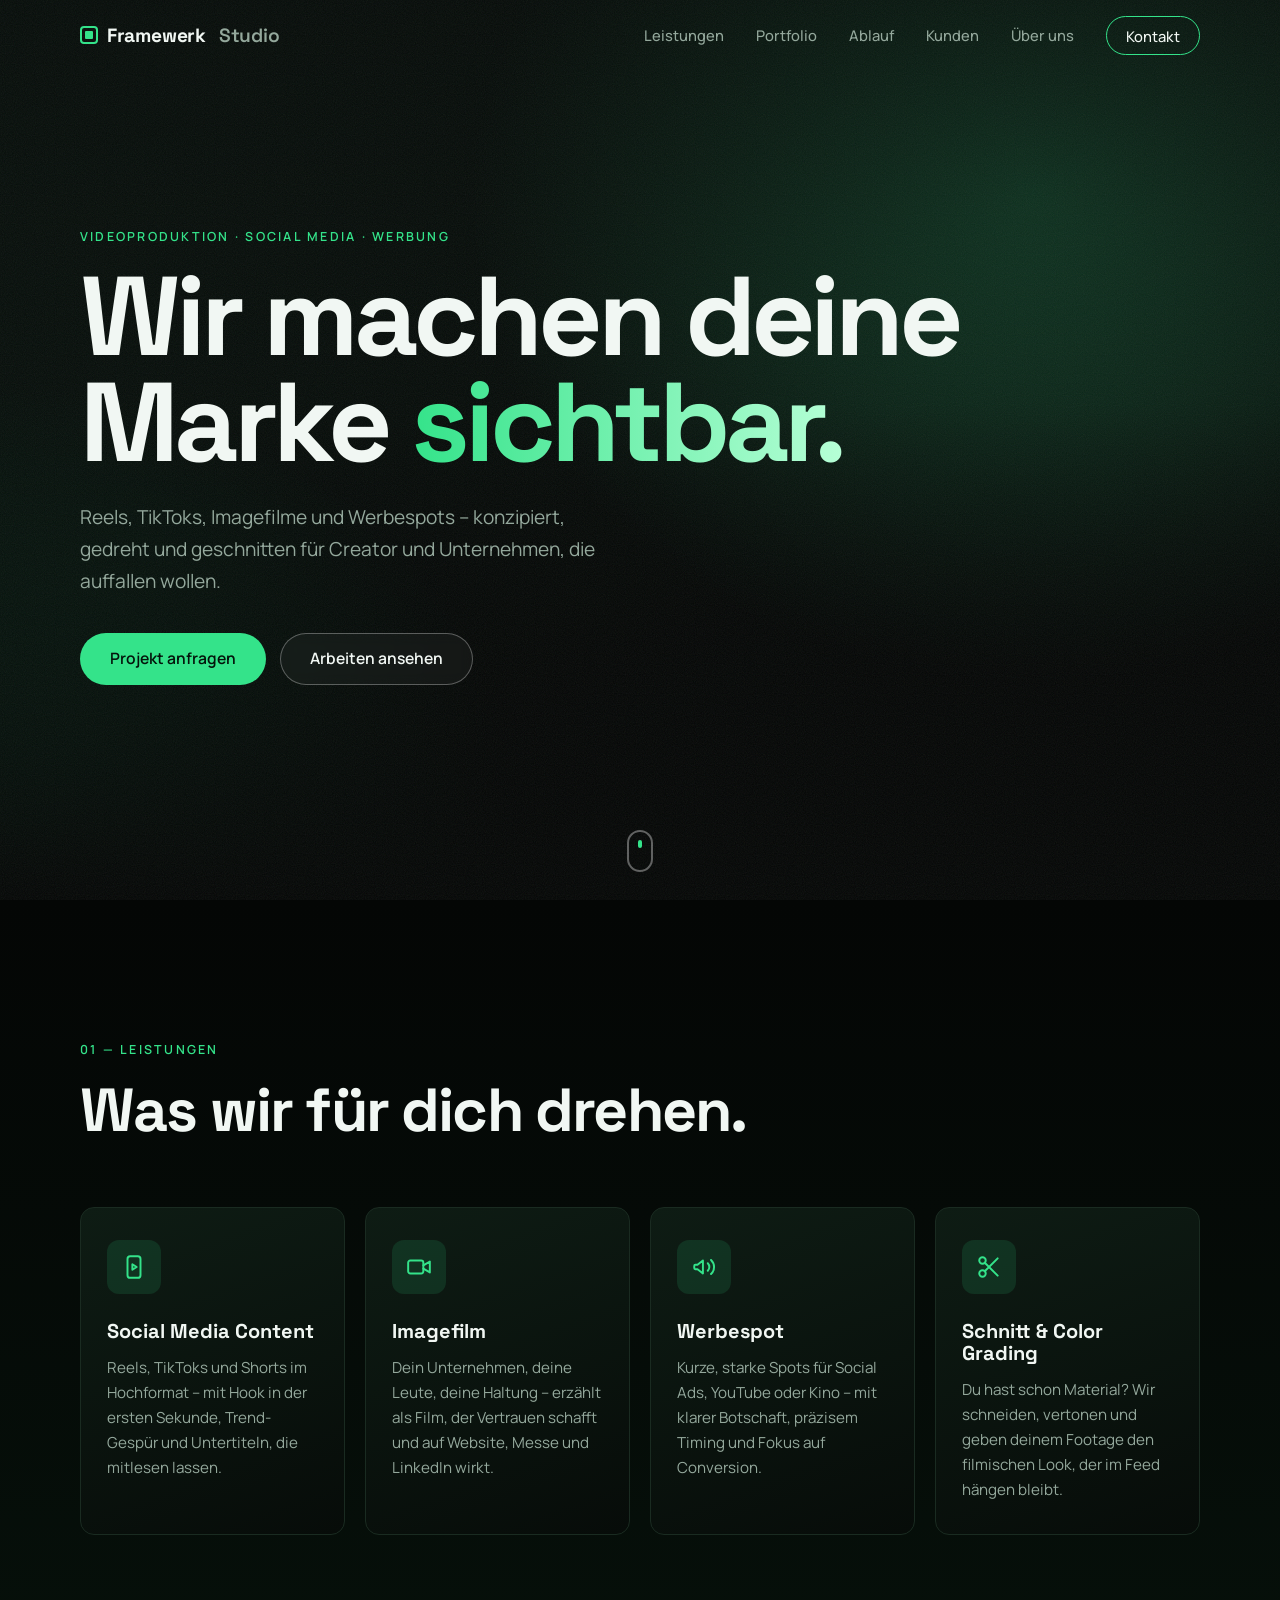
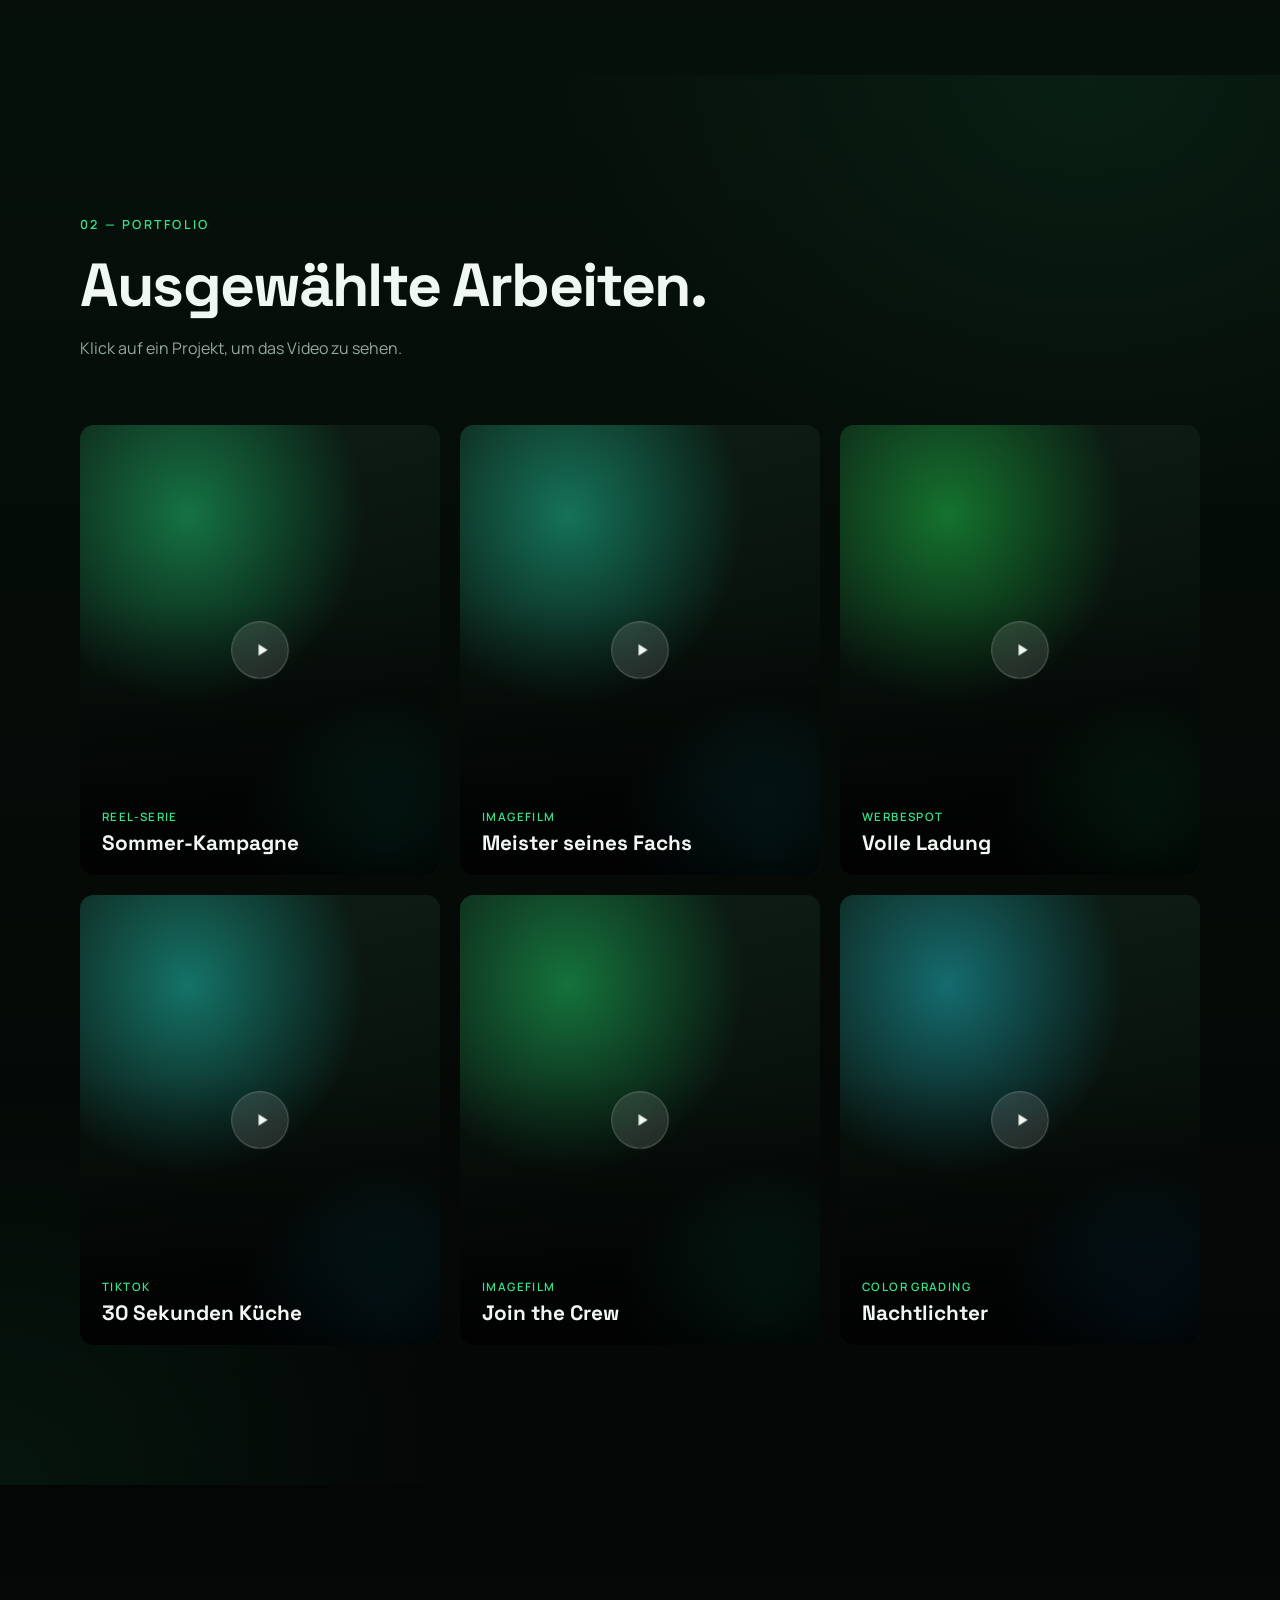
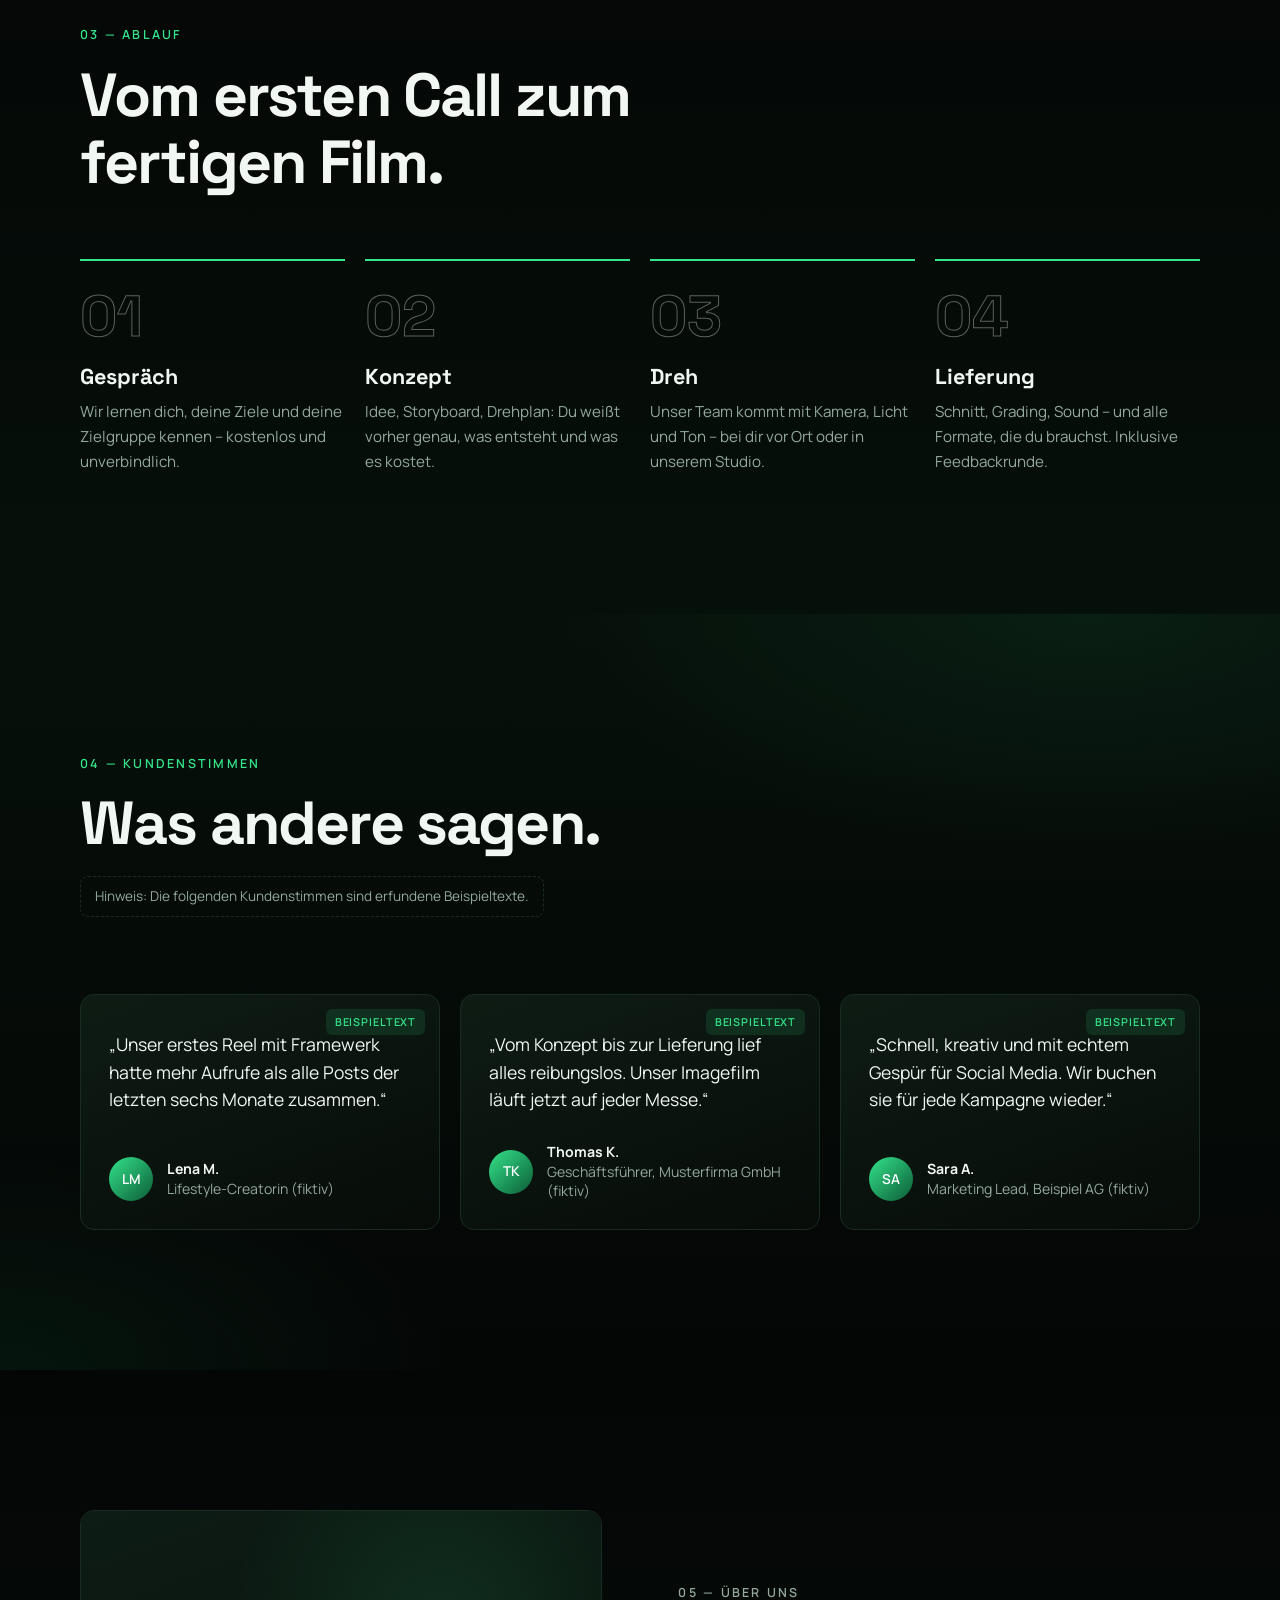
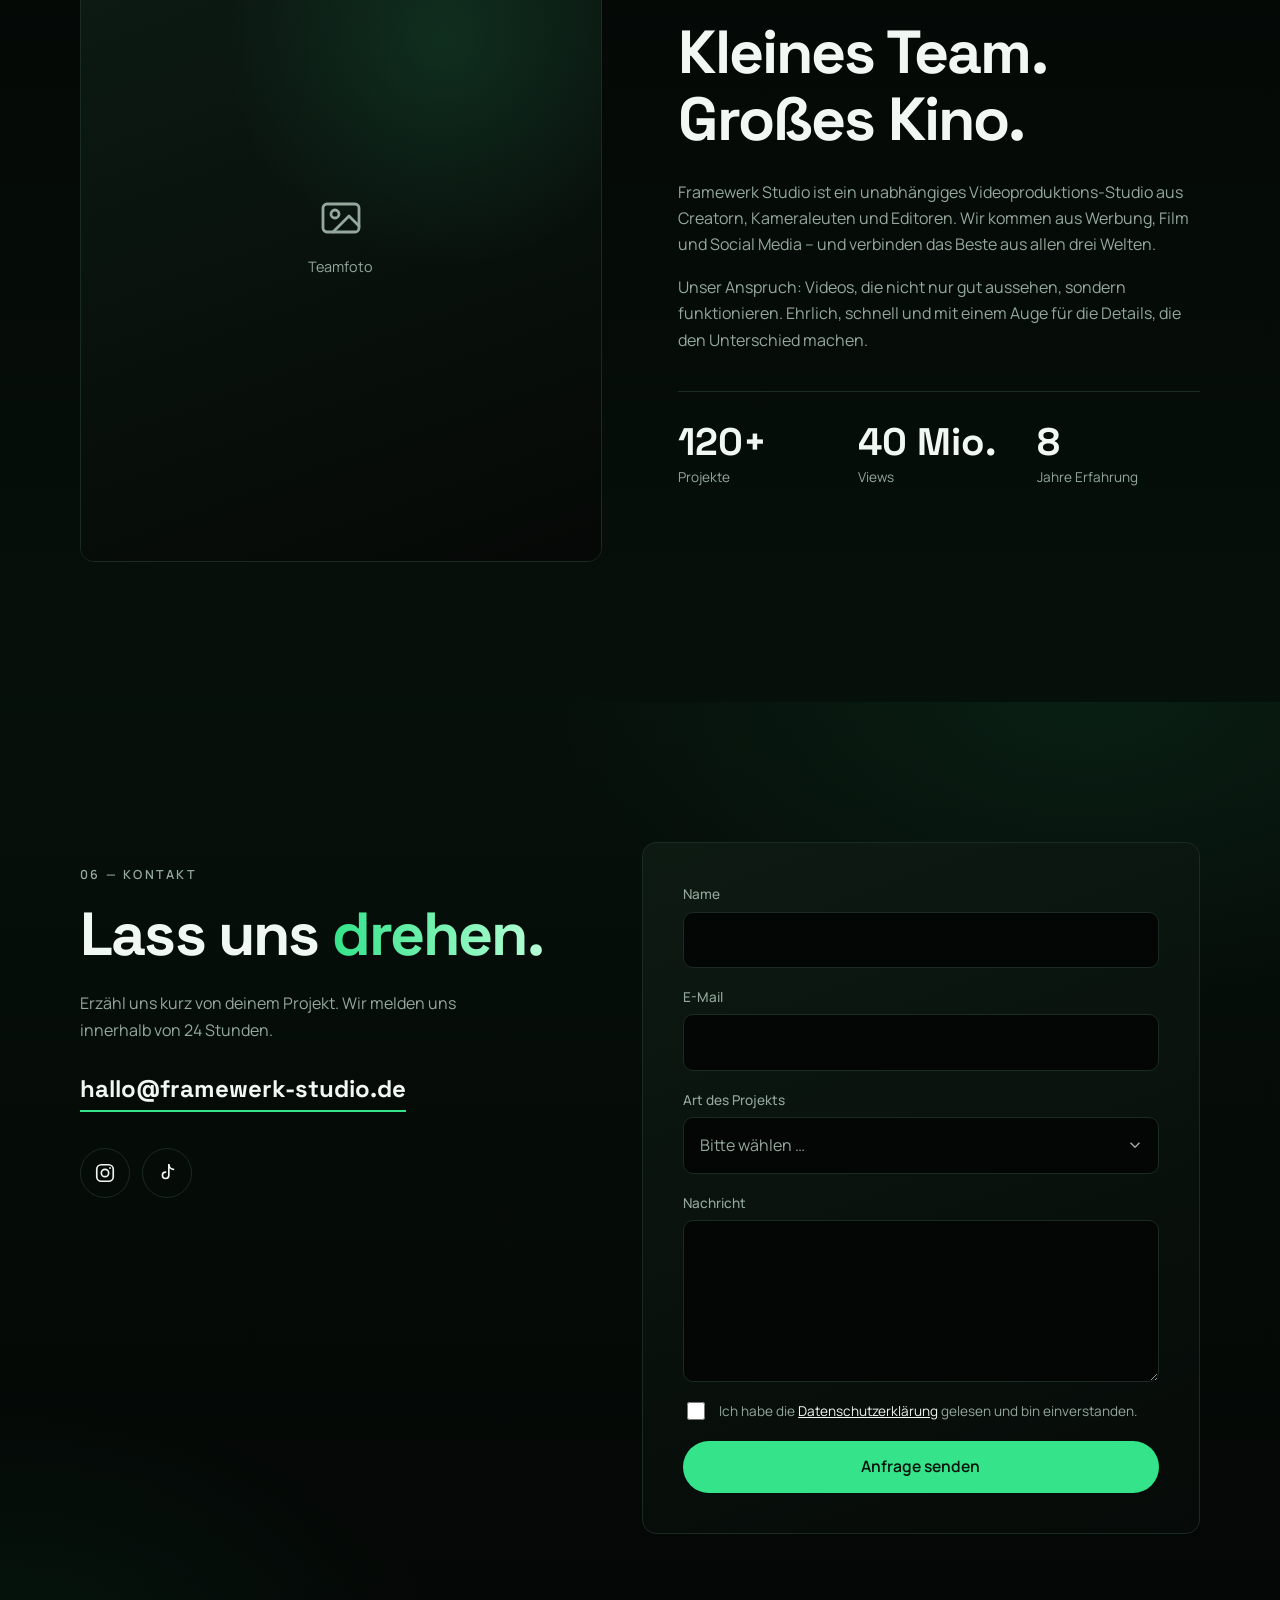
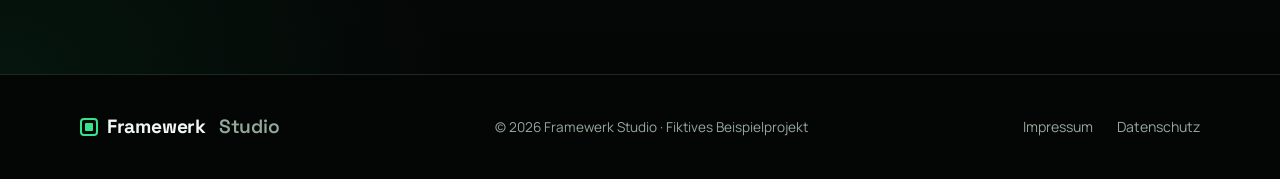
==== commit 2744aa21: "Switch to green accent, black gradients and new fonts Accent color is now green with black-to-green " ====
--- a/index.html
+++ b/index.html
@@ -5,11 +5,11 @@
   <meta name="viewport" content="width=device-width, initial-scale=1.0">
   <title>Framewerk Studio – Videoproduktion für Marken & Creator</title>
   <meta name="description" content="Framewerk Studio produziert Reels, TikToks, Imagefilme und Werbespots für Influencer und Unternehmen.">
-  <meta name="theme-color" content="#0a0a0b">
+  <meta name="theme-color" content="#040605">
 
   <link rel="preconnect" href="https://fonts.googleapis.com">
   <link rel="preconnect" href="https://fonts.gstatic.com" crossorigin>
-  <link href="https://fonts.googleapis.com/css2?family=Inter:wght@400;500;600&family=Syne:wght@600;700;800&display=swap" rel="stylesheet">
+  <link href="https://fonts.googleapis.com/css2?family=Manrope:wght@400;500;600;700&family=Space+Grotesk:wght@500;600;700&display=swap" rel="stylesheet">
 
   <link rel="stylesheet" href="css/style.css">
 </head>
@@ -134,7 +134,7 @@
         -->
         <div class="work-grid">
           <button class="work reveal" data-video="" data-title="Sommer-Kampagne – Fashion Label">
-            <div class="work-thumb" style="--hue: 18"></div>
+            <div class="work-thumb" style="--hue: 150"></div>
             <div class="work-play" aria-hidden="true"><svg viewBox="0 0 24 24"><path d="M8 5v14l11-7z"/></svg></div>
             <div class="work-info">
               <span class="work-tag">Reel-Serie</span>
@@ -143,7 +143,7 @@
           </button>
 
           <button class="work reveal" data-video="" data-title="Imagefilm – Handwerksbetrieb">
-            <div class="work-thumb" style="--hue: 210"></div>
+            <div class="work-thumb" style="--hue: 165"></div>
             <div class="work-play" aria-hidden="true"><svg viewBox="0 0 24 24"><path d="M8 5v14l11-7z"/></svg></div>
             <div class="work-info">
               <span class="work-tag">Imagefilm</span>
@@ -152,7 +152,7 @@
           </button>
 
           <button class="work reveal" data-video="" data-title="Werbespot – Energy Drink">
-            <div class="work-thumb" style="--hue: 350"></div>
+            <div class="work-thumb" style="--hue: 135"></div>
             <div class="work-play" aria-hidden="true"><svg viewBox="0 0 24 24"><path d="M8 5v14l11-7z"/></svg></div>
             <div class="work-info">
               <span class="work-tag">Werbespot</span>
@@ -161,7 +161,7 @@
           </button>
 
           <button class="work reveal" data-video="" data-title="TikTok-Serie – Food Creator">
-            <div class="work-thumb" style="--hue: 40"></div>
+            <div class="work-thumb" style="--hue: 175"></div>
             <div class="work-play" aria-hidden="true"><svg viewBox="0 0 24 24"><path d="M8 5v14l11-7z"/></svg></div>
             <div class="work-info">
               <span class="work-tag">TikTok</span>
@@ -170,7 +170,7 @@
           </button>
 
           <button class="work reveal" data-video="" data-title="Recruiting-Film – Tech Start-up">
-            <div class="work-thumb" style="--hue: 260"></div>
+            <div class="work-thumb" style="--hue: 145"></div>
             <div class="work-play" aria-hidden="true"><svg viewBox="0 0 24 24"><path d="M8 5v14l11-7z"/></svg></div>
             <div class="work-info">
               <span class="work-tag">Imagefilm</span>
@@ -179,7 +179,7 @@
           </button>
 
           <button class="work reveal" data-video="" data-title="Color Grading – Musikvideo">
-            <div class="work-thumb" style="--hue: 160"></div>
+            <div class="work-thumb" style="--hue: 185"></div>
             <div class="work-play" aria-hidden="true"><svg viewBox="0 0 24 24"><path d="M8 5v14l11-7z"/></svg></div>
             <div class="work-info">
               <span class="work-tag">Color Grading</span>
@@ -276,7 +276,7 @@
 
         <div class="about-text reveal">
           <p class="eyebrow">05 — Über uns</p>
-          <h2 class="section-title">Kleines Team. Echtes Kino.</h2>
+          <h2 class="section-title">Kleines Team. Großes Kino.</h2>
           <p>
             Framewerk Studio ist ein unabhängiges Videoproduktions-Studio aus Creatorn, Kameraleuten
             und Editoren. Wir kommen aus Werbung, Film und Social Media – und verbinden das Beste aus allen
--- a/css/style.css
+++ b/css/style.css
@@ -5,18 +5,20 @@
 
 :root {
   /* Farben */
-  --bg:          #0a0a0b;   /* Haupt-Hintergrund (fast schwarz) */
-  --bg-alt:      #111113;   /* Hintergrund jeder zweiten Sektion */
-  --surface:     #17171a;   /* Karten, Formularfelder */
-  --border:      #26262b;
-  --text:        #f5f5f4;   /* Haupt-Textfarbe */
-  --text-muted:  #a1a1aa;
-  --accent:      #ff5a1f;   /* Akzentfarbe (Orange). Rot z. B.: #e5242b */
-  --accent-soft: rgba(255, 90, 31, 0.14);
+  --bg:          #040605;   /* Haupt-Hintergrund (fast schwarz) */
+  --bg-alt:      #07100b;   /* Hintergrund jeder zweiten Sektion */
+  --surface:     #0b1510;   /* Karten, Formularfelder */
+  --border:      #1a2b21;
+  --text:        #f1f7f3;   /* Haupt-Textfarbe */
+  --text-muted:  #94a89c;
+  --accent:      #34e38a;   /* Akzentfarbe (Grün) */
+  --accent-rgb:  52, 227, 138; /* dieselbe Farbe als RGB – für Verläufe */
+  --accent-deep: #0c5c37;   /* dunkles Grün für Verläufe */
+  --accent-soft: rgba(var(--accent-rgb), 0.12);
 
   /* Schriften */
-  --font-display: "Syne", system-ui, sans-serif;
-  --font-body:    "Inter", system-ui, -apple-system, "Segoe UI", sans-serif;
+  --font-display: "Space Grotesk", system-ui, sans-serif;
+  --font-body:    "Manrope", system-ui, -apple-system, "Segoe UI", sans-serif;
 
   /* Layout */
   --container: 1200px;
@@ -54,7 +56,7 @@
 h1, h2, h3 { margin: 0; line-height: 1.1; font-family: var(--font-display); }
 p { margin: 0 0 1em; }
 
-::selection { background: var(--accent); color: #000; }
+::selection { background: var(--accent); color: #04140b; }
 
 :focus-visible {
   outline: 2px solid var(--accent);
@@ -69,6 +71,13 @@
 }
 
 .accent { color: var(--accent); }
+.hero-title .accent,
+.section-title .accent {
+  background: linear-gradient(90deg, var(--accent), #b6ffd6);
+  -webkit-background-clip: text;
+  background-clip: text;
+  color: transparent;
+}
 
 .eyebrow {
   font-size: 0.78rem;
@@ -98,7 +107,7 @@
 
 .btn-primary {
   background: var(--accent);
-  color: #0a0a0b;
+  color: #04140b;
 }
 .btn-primary:hover {
   transform: translateY(-2px);
@@ -125,7 +134,7 @@
 }
 
 .site-header.scrolled {
-  background: rgba(10, 10, 11, 0.82);
+  background: rgba(4, 6, 5, 0.8);
   backdrop-filter: blur(14px);
   -webkit-backdrop-filter: blur(14px);
   border-bottom-color: var(--border);
@@ -143,7 +152,7 @@
   align-items: center;
   gap: 0.55rem;
   font-family: var(--font-display);
-  font-weight: 800;
+  font-weight: 700;
   font-size: 1.2rem;
   text-decoration: none;
   letter-spacing: -0.01em;
@@ -201,7 +210,7 @@
   border-radius: 999px;
   color: var(--text) !important;
 }
-.nav-cta:hover { background: var(--accent); color: #0a0a0b !important; }
+.nav-cta:hover { background: var(--accent); color: #04140b !important; }
 
 .nav-toggle {
   display: none;
@@ -253,9 +262,9 @@
   position: absolute;
   inset: -20%;
   background:
-    radial-gradient(40% 50% at 70% 35%, rgba(255, 90, 31, 0.35), transparent 70%),
-    radial-gradient(35% 45% at 20% 75%, rgba(120, 40, 200, 0.22), transparent 70%),
-    radial-gradient(50% 60% at 50% 50%, #1a1a1f, var(--bg) 80%);
+    radial-gradient(45% 55% at 72% 30%, rgba(var(--accent-rgb), 0.28), transparent 70%),
+    radial-gradient(40% 50% at 15% 80%, rgba(12, 92, 55, 0.45), transparent 70%),
+    linear-gradient(160deg, #0a1a12 0%, var(--bg) 65%);
   animation: drift 18s ease-in-out infinite alternate;
 }
 
@@ -270,7 +279,7 @@
   inset: 0;
   z-index: 2;
   background:
-    linear-gradient(180deg, rgba(10,10,11,0.55) 0%, rgba(10,10,11,0.25) 40%, var(--bg) 100%);
+    linear-gradient(180deg, rgba(4,6,5,0.6) 0%, rgba(4,6,5,0.15) 45%, var(--bg) 100%);
 }
 
 .grain {
@@ -286,9 +295,9 @@
 
 .hero-title {
   font-size: clamp(2.6rem, 9vw, 7rem);
-  font-weight: 800;
-  letter-spacing: -0.035em;
-  line-height: 0.98;
+  font-weight: 700;
+  letter-spacing: -0.045em;
+  line-height: 0.95;
   max-width: 13ch;
   margin-bottom: 1.6rem;
 }
@@ -331,14 +340,23 @@
 }
 
 /* ---------- Sektionen allgemein ---------- */
-.section { padding-block: clamp(80px, 12vw, 140px); }
-.section-alt { background: var(--bg-alt); }
+.section {
+  position: relative;
+  padding-block: clamp(80px, 12vw, 140px);
+  background: linear-gradient(180deg, var(--bg) 0%, #06100a 100%);
+}
+.section-alt {
+  background:
+    radial-gradient(60% 45% at 85% 0%, rgba(var(--accent-rgb), 0.07), transparent 70%),
+    radial-gradient(50% 40% at 0% 100%, rgba(12, 92, 55, 0.18), transparent 70%),
+    linear-gradient(180deg, #06100a 0%, var(--bg) 100%);
+}
 
 .section-head { max-width: 720px; margin-bottom: clamp(40px, 6vw, 64px); }
 
 .section-title {
   font-size: clamp(2rem, 5.5vw, 3.8rem);
-  font-weight: 800;
+  font-weight: 700;
   letter-spacing: -0.03em;
 }
 
@@ -352,13 +370,13 @@
 }
 
 .card {
-  background: var(--surface);
+  background: linear-gradient(160deg, #0e1c14 0%, #070c09 100%);
   border: 1px solid var(--border);
   border-radius: var(--radius);
   padding: 32px 26px;
   transition: transform 0.45s var(--ease), border-color 0.45s;
 }
-.card:hover { transform: translateY(-6px); border-color: rgba(255, 90, 31, 0.5); }
+.card:hover { transform: translateY(-6px); border-color: rgba(var(--accent-rgb), 0.5); box-shadow: 0 20px 50px -25px rgba(var(--accent-rgb), 0.45); }
 
 .card-icon {
   width: 54px;
@@ -413,12 +431,12 @@
   object-fit: cover;
 }
 
-/* Platzhalter-Vorschau: farbiger Verlauf je nach --hue */
+/* Platzhalter-Vorschau: grün-schwarzer Verlauf, Farbton je nach --hue */
 .work-thumb {
   background:
-    radial-gradient(70% 60% at 30% 25%, hsl(var(--hue) 85% 55% / 0.55), transparent 70%),
-    radial-gradient(60% 50% at 80% 90%, hsl(calc(var(--hue) + 40) 70% 40% / 0.5), transparent 70%),
-    linear-gradient(160deg, #1d1d22, #0d0d0f);
+    radial-gradient(70% 60% at 30% 20%, hsl(var(--hue) 75% 50% / 0.45), transparent 70%),
+    radial-gradient(60% 50% at 85% 95%, hsl(calc(var(--hue) + 15) 80% 25% / 0.55), transparent 70%),
+    linear-gradient(165deg, #0e1f16, #030504);
   transition: transform 0.8s var(--ease), filter 0.6s;
 }
 
@@ -472,7 +490,7 @@
 .work:hover .work-play,
 .work:focus-visible .work-play { transform: translate(-50%, -50%) scale(1.08); background: var(--accent); }
 .work:hover .work-play svg,
-.work:focus-visible .work-play svg { fill: #0a0a0b; }
+.work:focus-visible .work-play svg { fill: #04140b; }
 .work:hover .work-info,
 .work:focus-visible .work-info { transform: translateY(-4px); }
 
@@ -508,7 +526,7 @@
   display: block;
   font-family: var(--font-display);
   font-size: clamp(2.6rem, 5vw, 3.6rem);
-  font-weight: 800;
+  font-weight: 700;
   line-height: 1;
   color: transparent;
   -webkit-text-stroke: 1px rgba(255, 255, 255, 0.35);
@@ -538,7 +556,7 @@
   position: relative;
   margin: 0;
   padding: 36px 28px 28px;
-  background: var(--surface);
+  background: linear-gradient(160deg, #0e1c14 0%, #070c09 100%);
   border: 1px solid var(--border);
   border-radius: var(--radius);
   display: flex;
@@ -584,7 +602,8 @@
   display: grid;
   place-items: center;
   border-radius: 50%;
-  background: linear-gradient(135deg, var(--accent), #7a2cbf);
+  background: linear-gradient(135deg, var(--accent), var(--accent-deep));
+  color: #04140b;
   color: #fff;
   font-weight: 600;
   font-size: 0.85rem;
@@ -617,7 +636,7 @@
   font-size: 0.9rem;
   background:
     radial-gradient(60% 50% at 70% 20%, var(--accent-soft), transparent 70%),
-    repeating-linear-gradient(45deg, #141417 0 14px, #18181c 14px 28px);
+    linear-gradient(160deg, #0d1c14, #050806);
 }
 .image-placeholder svg {
   width: 48px;
@@ -695,7 +714,7 @@
 .socials svg .fill { fill: var(--text); stroke: none; }
 
 .contact-form {
-  background: var(--surface);
+  background: linear-gradient(160deg, #0d1a12 0%, #060a08 100%);
   border: 1px solid var(--border);
   border-radius: var(--radius);
   padding: clamp(24px, 4vw, 40px);
@@ -871,7 +890,7 @@
   color: var(--text-muted);
   background:
     radial-gradient(50% 60% at 50% 40%, var(--accent-soft), transparent 70%),
-    #0d0d0f;
+    #050806;
 }
 .modal-placeholder svg { width: 54px; height: 54px; fill: var(--accent); }
 .modal-placeholder strong { color: var(--text); font-size: 1.1rem; }
@@ -919,7 +938,7 @@
     flex-direction: column;
     justify-content: center;
     gap: 1.6rem;
-    background: rgba(10, 10, 11, 0.97);
+    background: rgba(4, 6, 5, 0.97);
     backdrop-filter: blur(16px);
     -webkit-backdrop-filter: blur(16px);
     opacity: 0;
@@ -968,7 +987,7 @@
 .legal .container { max-width: 760px; }
 .legal h1 {
   font-size: clamp(2.2rem, 6vw, 3.6rem);
-  font-weight: 800;
+  font-weight: 700;
   letter-spacing: -0.03em;
   margin-bottom: 2rem;
 }
@@ -977,6 +996,6 @@
 .legal .back { display: inline-block; margin-bottom: 2rem; color: var(--accent); text-decoration: none; font-weight: 500; }
 .legal .back:hover { text-decoration: underline; }
 .site-header.solid {
-  background: rgba(10, 10, 11, 0.9);
+  background: rgba(4, 6, 5, 0.9);
   border-bottom-color: var(--border);
 }
